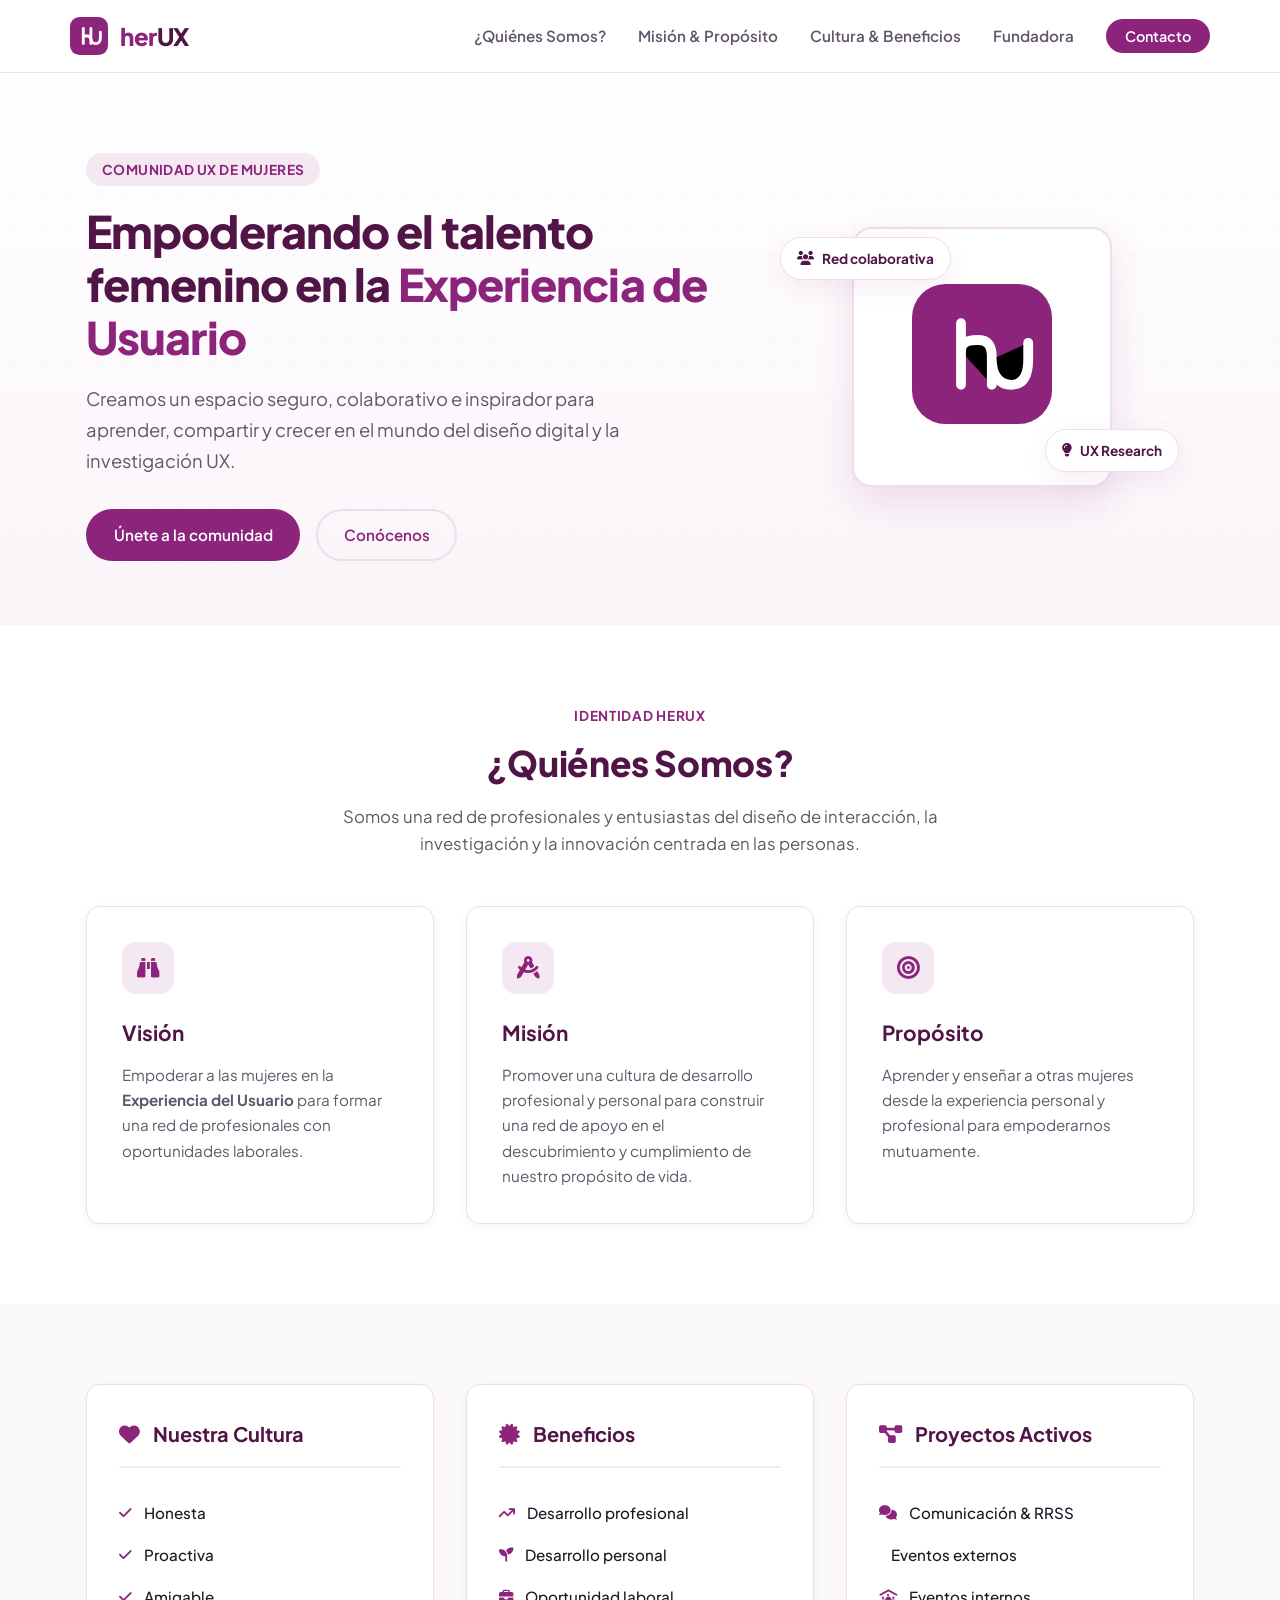
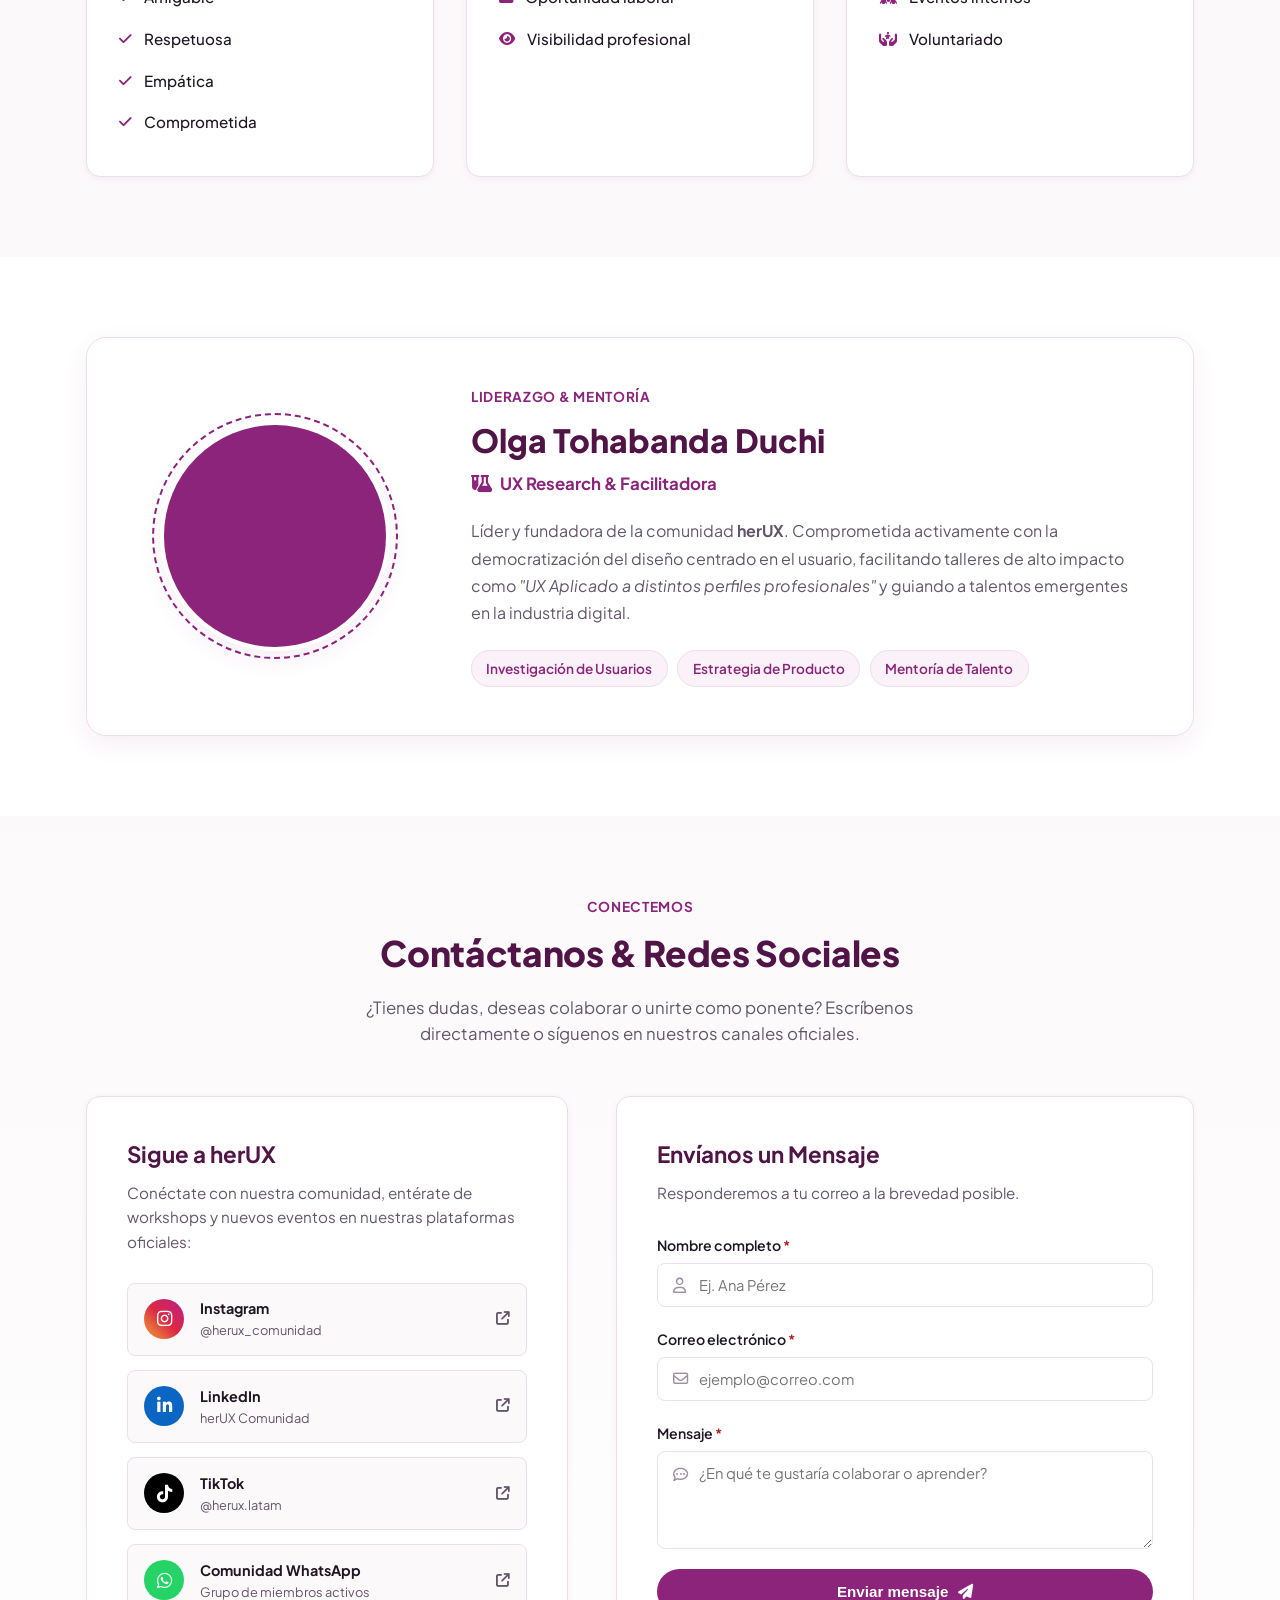
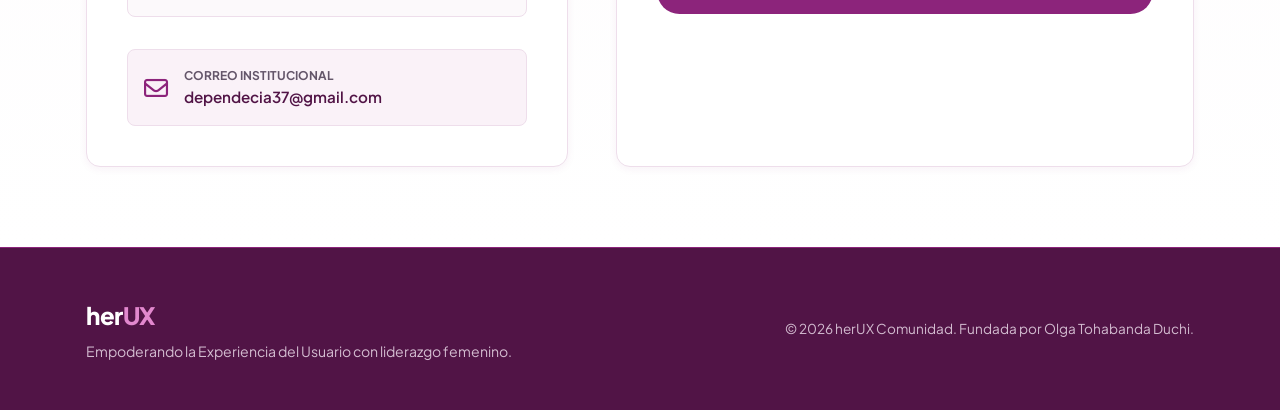
==== index.html @ 24a29400 "Initial commit" ====
<!DOCTYPE html>
<html lang="es">
<head>
  <meta charset="UTF-8" />
  <meta name="viewport" content="width=device-width, initial-scale=1.0" />
  <title>herUX - Comunidad de Mujeres en UX</title>
  <meta name="description" content="herUX - Empoderando a mujeres en la Experiencia de Usuario (UX) a través de comunidad, aprendizaje y oportunidades profesionales." />
  
  <!-- Google Fonts: Plus Jakarta Sans -->
  <link rel="preconnect" href="https://fonts.googleapis.com" />
  <link rel="preconnect" href="https://fonts.gstatic.com" crossorigin />
  <link href="https://fonts.googleapis.com/css2?family=Plus+Jakarta+Sans:wght@300;400;500;600;700;800&display=swap" rel="stylesheet" />
  
  <!-- FontAwesome Icons -->
  <link rel="stylesheet" href="https://cdnjs.cloudflare.com/ajax/libs/font-awesome/6.4.0/css/all.min.css" />

  <!-- Estilos CSS Modulares -->
  <link rel="stylesheet" href="css/styles.css" />
</head>
<body>

  <!-- Navegación -->
  <header class="navbar" id="navbar">
    <div class="nav-container">
      <a href="#hero" class="nav-logo" aria-label="herUX Inicio">
        <svg class="logo-svg" viewBox="0 0 40 40" fill="none" xmlns="http://www.w3.org/2000/svg">
          <rect width="40" height="40" rx="10" fill="#8C247B"/>
          <path d="M14 12V28M14 20H18C20.5 20 22 21.5 22 24V28M22 20V12" stroke="#FFFFFF" stroke-width="3" stroke-linecap="round" stroke-linejoin="round"/>
          <path d="M22 22C22 25.5 24 28 27 28C30 28 32 25.5 32 22V16" stroke="#FFFFFF" stroke-width="3" stroke-linecap="round"/>
        </svg>
        <span class="logo-text">her<span>UX</span></span>
      </a>

      <button class="nav-toggle" id="nav-toggle" aria-label="Abrir menú" aria-expanded="false">
        <span></span>
        <span></span>
        <span></span>
      </button>

      <nav class="nav-menu" id="nav-menu">
        <ul class="nav-list">
          <li><a href="#quienes-somos" class="nav-link">¿Quiénes Somos?</a></li>
          <li><a href="#pilares" class="nav-link">Misión & Propósito</a></li>
          <li><a href="#cultura" class="nav-link">Cultura & Beneficios</a></li>
          <li><a href="#fundadora" class="nav-link">Fundadora</a></li>
          <li><a href="#contacto" class="nav-btn-link">Contacto</a></li>
        </ul>
      </nav>
    </div>
  </header>

  <main>
    <!-- HERO SECTION -->
    <section class="hero-section" id="hero">
      <div class="hero-pattern-bg"></div>
      <div class="container hero-container">
        <div class="hero-content">
          <span class="badge-pill">Comunidad UX de Mujeres</span>
          <h1 class="hero-title">
            Empoderando el talento femenino en la <span class="highlight">Experiencia de Usuario</span>
          </h1>
          <p class="hero-description">
            Creamos un espacio seguro, colaborativo e inspirador para aprender, compartir y crecer en el mundo del diseño digital y la investigación UX.
          </p>
          <div class="hero-actions">
            <a href="#contacto" class="btn btn-primary">Únete a la comunidad</a>
            <a href="#quienes-somos" class="btn btn-secondary">Conócenos</a>
          </div>
        </div>
        <div class="hero-visual">
          <div class="hero-card-glow"></div>
          <div class="hero-badge-float badge-1">
            <i class="fa-solid fa-users"></i>
            <span>Red colaborativa</span>
          </div>
          <div class="hero-badge-float badge-2">
            <i class="fa-solid fa-lightbulb"></i>
            <span>UX Research</span>
          </div>
          <div class="hero-art-box">
            <div class="iso-logo-container">
              <svg viewBox="0 0 100 100" class="hero-big-svg">
                <rect width="100" height="100" rx="24" fill="#8C247B"/>
                <path d="M35 28V72M35 48C35 40 43 40 47 40C54 40 57 44 57 52V72" stroke="#FFFFFF" stroke-width="7" stroke-linecap="round"/>
                <path d="M57 54C57 66 63 72 71 72C79 72 83 66 83 54V42" stroke="#FFFFFF" stroke-width="7" stroke-linecap="round"/>
              </svg>
            </div>
          </div>
        </div>
      </div>
    </section>

    <!-- QUIÉNES SOMOS -->
    <section class="section section-about" id="quienes-somos">
      <div class="container">
        <div class="section-header text-center">
          <span class="section-tag">Identidad herUX</span>
          <h2 class="section-title">¿Quiénes Somos?</h2>
          <p class="section-subtitle">
            Somos una red de profesionales y entusiastas del diseño de interacción, la investigación y la innovación centrada en las personas.
          </p>
        </div>

        <div class="grid-3-cards" id="pilares">
          <!-- Visión -->
          <div class="card pilar-card">
            <div class="card-icon-wrapper">
              <i class="fa-solid fa-binoculars"></i>
            </div>
            <h3 class="card-title">Visión</h3>
            <p class="card-text">
              Empoderar a las mujeres en la <strong>Experiencia del Usuario</strong> para formar una red de profesionales con oportunidades laborales.
            </p>
          </div>

          <!-- Misión -->
          <div class="card pilar-card">
            <div class="card-icon-wrapper">
              <i class="fa-solid fa-compass-drafting"></i>
            </div>
            <h3 class="card-title">Misión</h3>
            <p class="card-text">
              Promover una cultura de desarrollo profesional y personal para construir una red de apoyo en el descubrimiento y cumplimiento de nuestro propósito de vida.
            </p>
          </div>

          <!-- Propósito -->
          <div class="card pilar-card">
            <div class="card-icon-wrapper">
              <i class="fa-solid fa-bullseye"></i>
            </div>
            <h3 class="card-title">Propósito</h3>
            <p class="card-text">
              Aprender y enseñar a otras mujeres desde la experiencia personal y profesional para empoderarnos mutuamente.
            </p>
          </div>
        </div>
      </div>
    </section>

    <!-- CULTURA, BENEFICIOS Y PROYECTOS -->
    <section class="section section-features" id="cultura">
      <div class="container">
        <div class="grid-cards-split">
          <!-- Cultura -->
          <div class="split-card">
            <div class="split-card-header">
              <div class="split-icon"><i class="fa-solid fa-heart"></i></div>
              <h3>Nuestra Cultura</h3>
            </div>
            <ul class="badge-list">
              <li><i class="fa-solid fa-check"></i> Honesta</li>
              <li><i class="fa-solid fa-check"></i> Proactiva</li>
              <li><i class="fa-solid fa-check"></i> Amigable</li>
              <li><i class="fa-solid fa-check"></i> Respetuosa</li>
              <li><i class="fa-solid fa-check"></i> Empática</li>
              <li><i class="fa-solid fa-check"></i> Comprometida</li>
            </ul>
          </div>

          <!-- Beneficios -->
          <div class="split-card">
            <div class="split-card-header">
              <div class="split-icon"><i class="fa-solid fa-certificate"></i></div>
              <h3>Beneficios</h3>
            </div>
            <ul class="badge-list">
              <li><i class="fa-solid fa-arrow-trend-up"></i> Desarrollo profesional</li>
              <li><i class="fa-solid fa-seedling"></i> Desarrollo personal</li>
              <li><i class="fa-solid fa-briefcase"></i> Oportunidad laboral</li>
              <li><i class="fa-solid fa-eye"></i> Visibilidad profesional</li>
            </ul>
          </div>

          <!-- Proyectos -->
          <div class="split-card">
            <div class="split-card-header">
              <div class="split-icon"><i class="fa-solid fa-diagram-project"></i></div>
              <h3>Proyectos Activos</h3>
            </div>
            <ul class="badge-list">
              <li><i class="fa-solid fa-comments"></i> Comunicación & RRSS</li>
              <li><i class="fa-solid fa-calendar-star"></i> Eventos externos</li>
              <li><i class="fa-solid fa-people-roof"></i> Eventos internos</li>
              <li><i class="fa-solid fa-hands-holding-child"></i> Voluntariado</li>
            </ul>
          </div>
        </div>
      </div>
    </section>

    <!-- SECCIÓN FUNDADORA -->
    <section class="section section-founder" id="fundadora">
      <div class="container">
        <div class="founder-card">
          <div class="founder-image-col">
            <div class="founder-avatar-wrapper">
              <img src="assets/img/olga-tohabanda.jpg" alt="Olga Tohabanda Duchi - Fundadora herUX" class="founder-photo" />
              <div class="avatar-ring"></div>
            </div>
          </div>
          <div class="founder-text-col">
            <span class="section-tag">Liderazgo & Mentoría</span>
            <h2 class="founder-name">Olga Tohabanda Duchi</h2>
            <p class="founder-role"><i class="fa-solid fa-flask-vial"></i> UX Research & Facilitadora</p>
            <p class="founder-bio">
              Líder y fundadora de la comunidad <strong>herUX</strong>. Comprometida activamente con la democratización del diseño centrado en el usuario, facilitando talleres de alto impacto como <em>"UX Aplicado a distintos perfiles profesionales"</em> y guiando a talentos emergentes en la industria digital.
            </p>
            <div class="founder-badges">
              <span class="skill-chip">Investigación de Usuarios</span>
              <span class="skill-chip">Estrategia de Producto</span>
              <span class="skill-chip">Mentoría de Talento</span>
            </div>
          </div>
        </div>
      </div>
    </section>

    <!-- SECCIÓN CONTACTO Y REDES SOCIALES -->
    <section class="section section-contact" id="contacto">
      <div class="container">
        <div class="section-header text-center">
          <span class="section-tag">Conectemos</span>
          <h2 class="section-title">Contáctanos & Redes Sociales</h2>
          <p class="section-subtitle">
            ¿Tienes dudas, deseas colaborar o unirte como ponente? Escríbenos directamente o síguenos en nuestros canales oficiales.
          </p>
        </div>

        <div class="contact-grid">
          <!-- Columna Izquierda: Redes Sociales -->
          <div class="contact-info-card">
            <h3>Sigue a herUX</h3>
            <p>Conéctate con nuestra comunidad, entérate de workshops y nuevos eventos en nuestras plataformas oficiales:</p>
            
            <div class="social-links-list">
              <a href="https://instagram.com" target="_blank" rel="noopener noreferrer" class="social-item">
                <div class="social-icon instagram"><i class="fa-brands fa-instagram"></i></div>
                <div class="social-text">
                  <strong>Instagram</strong>
                  <span>@herux_comunidad</span>
                </div>
                <i class="fa-solid fa-arrow-up-right-from-square arrow-link"></i>
              </a>

              <a href="https://linkedin.com" target="_blank" rel="noopener noreferrer" class="social-item">
                <div class="social-icon linkedin"><i class="fa-brands fa-linkedin-in"></i></div>
                <div class="social-text">
                  <strong>LinkedIn</strong>
                  <span>herUX Comunidad</span>
                </div>
                <i class="fa-solid fa-arrow-up-right-from-square arrow-link"></i>
              </a>

              <a href="https://tiktok.com" target="_blank" rel="noopener noreferrer" class="social-item">
                <div class="social-icon tiktok"><i class="fa-brands fa-tiktok"></i></div>
                <div class="social-text">
                  <strong>TikTok</strong>
                  <span>@herux.latam</span>
                </div>
                <i class="fa-solid fa-arrow-up-right-from-square arrow-link"></i>
              </a>

              <a href="https://chat.whatsapp.com" target="_blank" rel="noopener noreferrer" class="social-item">
                <div class="social-icon whatsapp"><i class="fa-brands fa-whatsapp"></i></div>
                <div class="social-text">
                  <strong>Comunidad WhatsApp</strong>
                  <span>Grupo de miembros activos</span>
                </div>
                <i class="fa-solid fa-arrow-up-right-from-square arrow-link"></i>
              </a>
            </div>

            <div class="direct-email-box">
              <i class="fa-regular fa-envelope"></i>
              <div>
                <small>Correo institucional</small>
                <p>dependecia37@gmail.com</p>
              </div>
            </div>
          </div>

          <!-- Columna Derecha: Formulario Asíncrono FormSubmit -->
          <div class="contact-form-card">
            <h3>Envíanos un Mensaje</h3>
            <p>Responderemos a tu correo a la brevedad posible.</p>

            <div id="form-feedback" class="form-feedback" role="alert"></div>

            <form id="contact-form" novalidate>
              <div class="form-group">
                <label for="nombre">Nombre completo <span class="required">*</span></label>
                <div class="input-with-icon">
                  <i class="fa-regular fa-user"></i>
                  <input type="text" id="nombre" name="nombre" placeholder="Ej. Ana Pérez" required />
                </div>
              </div>

              <div class="form-group">
                <label for="correo">Correo electrónico <span class="required">*</span></label>
                <div class="input-with-icon">
                  <i class="fa-regular fa-envelope"></i>
                  <input type="email" id="correo" name="correo" placeholder="ejemplo@correo.com" required />
                </div>
              </div>

              <div class="form-group">
                <label for="mensaje">Mensaje <span class="required">*</span></label>
                <div class="input-with-icon textarea-icon">
                  <i class="fa-regular fa-comment-dots"></i>
                  <textarea id="mensaje" name="mensaje" rows="4" placeholder="¿En qué te gustaría colaborar o aprender?" required></textarea>
                </div>
              </div>

              <button type="submit" id="btn-submit" class="btn btn-primary btn-full">
                <span>Enviar mensaje</span>
                <i class="fa-solid fa-paper-plane"></i>
              </button>
            </form>
          </div>
        </div>
      </div>
    </section>
  </main>

  <!-- Footer -->
  <footer class="footer">
    <div class="container footer-content">
      <div class="footer-brand">
        <span class="logo-text">her<span>UX</span></span>
        <p>Empoderando la Experiencia del Usuario con liderazgo femenino.</p>
      </div>
      <div class="footer-copy">
        <p>&copy; 2026 herUX Comunidad. Fundada por Olga Tohabanda Duchi.</p>
      </div>
    </div>
  </footer>

  <!-- Scripts -->
  <script src="js/main.js"></script>
</body>
</html>
---- css/styles.css ----
/* ==========================================================================
   herUX - Hoja de Estilos Principal (Mobile-First & Responsiva)
   Paleta de Colores de Identidad:
   - Primario: #8C247B (Púrpura herUX)
   - Primario Oscuro: #5C1551
   - Primario Claro / Acento: #B83DA5
   - Fondo sutil: #FBF7FA
   - Bordes / Separadores: #F0DEED
   - Texto principal: #221526
   - Texto suave: #695669
   ========================================================================== */

:root {
  --color-primary: #8C247B;
  --color-primary-hover: #731C64;
  --color-primary-dark: #511446;
  --color-primary-light: #F4E8F2;
  --color-primary-tint: #FAF2F8;
  --color-text-main: #201724;
  --color-text-muted: #64566A;
  --color-bg-page: #FFFFFF;
  --color-bg-alt: #FCF9FB;
  --color-border: #EEDEEB;
  --color-card-bg: #FFFFFF;
  --color-success: #15803d;
  --color-success-bg: #dcfce7;
  --color-error: #b91c1c;
  --color-error-bg: #fee2e2;
  --color-info: #0369a1;
  --color-info-bg: #e0f2fe;

  --font-family: 'Plus Jakarta Sans', system-ui, -apple-system, sans-serif;
  --transition: all 0.25s cubic-bezier(0.16, 1, 0.3, 1);
  --shadow-sm: 0 2px 8px rgba(140, 36, 123, 0.06);
  --shadow-md: 0 8px 24px rgba(140, 36, 123, 0.08);
  --shadow-lg: 0 16px 36px rgba(140, 36, 123, 0.12);
  --radius-sm: 8px;
  --radius-md: 14px;
  --radius-lg: 20px;
  --radius-full: 9999px;
}

/* Reset Básico */
* {
  box-sizing: border-box;
  margin: 0;
  padding: 0;
}

html {
  scroll-behavior: smooth;
  font-size: 16px;
}

body {
  font-family: var(--font-family);
  background-color: var(--color-bg-page);
  color: var(--color-text-main);
  line-height: 1.6;
  -webkit-font-smoothing: antialiased;
}

/* Tipografía y Contenedores */
.container {
  width: 90%;
  max-width: 1140px;
  margin: 0 auto;
  padding: 0 1rem;
}

a {
  text-decoration: none;
  color: inherit;
  transition: var(--transition);
}

ul {
  list-style: none;
}

.text-center {
  text-align: center;
}

/* Botones */
.btn {
  display: inline-flex;
  align-items: center;
  justify-content: center;
  gap: 0.6rem;
  padding: 0.75rem 1.6rem;
  font-weight: 600;
  font-size: 0.95rem;
  border-radius: var(--radius-full);
  cursor: pointer;
  border: 2px solid transparent;
  transition: var(--transition);
}

.btn-primary {
  background-color: var(--color-primary);
  color: #FFFFFF;
}

.btn-primary:hover {
  background-color: var(--color-primary-hover);
  transform: translateY(-2px);
  box-shadow: 0 6px 18px rgba(140, 36, 123, 0.25);
}

.btn-secondary {
  background-color: transparent;
  border-color: var(--color-border);
  color: var(--color-primary);
}

.btn-secondary:hover {
  border-color: var(--color-primary);
  background-color: var(--color-primary-tint);
}

.btn-full {
  width: 100%;
}

.badge-pill {
  display: inline-block;
  background-color: var(--color-primary-light);
  color: var(--color-primary);
  padding: 0.35rem 1rem;
  font-size: 0.85rem;
  font-weight: 700;
  letter-spacing: 0.03em;
  border-radius: var(--radius-full);
  margin-bottom: 1.2rem;
  text-transform: uppercase;
}

/* Navbar */
.navbar {
  position: sticky;
  top: 0;
  z-index: 1000;
  background-color: rgba(255, 255, 255, 0.95);
  backdrop-filter: blur(10px);
  border-bottom: 1px solid var(--color-border);
  transition: var(--transition);
}

.nav-container {
  display: flex;
  justify-content: space-between;
  align-items: center;
  height: 72px;
  width: 90%;
  max-width: 1140px;
  margin: 0 auto;
}

.nav-logo {
  display: flex;
  align-items: center;
  gap: 0.75rem;
}

.logo-svg {
  width: 38px;
  height: 38px;
}

.logo-text {
  font-size: 1.5rem;
  font-weight: 800;
  color: var(--color-primary);
  letter-spacing: -0.02em;
}

.logo-text span {
  color: var(--color-primary-dark);
}

.nav-menu {
  display: flex;
  align-items: center;
}

.nav-list {
  display: flex;
  gap: 2rem;
  align-items: center;
}

.nav-link {
  font-size: 0.95rem;
  font-weight: 600;
  color: var(--color-text-muted);
}

.nav-link:hover {
  color: var(--color-primary);
}

.nav-btn-link {
  background-color: var(--color-primary);
  color: #FFF;
  padding: 0.5rem 1.2rem;
  border-radius: var(--radius-full);
  font-size: 0.9rem;
  font-weight: 600;
}

.nav-btn-link:hover {
  background-color: var(--color-primary-hover);
}

.nav-toggle {
  display: none;
  background: transparent;
  border: none;
  cursor: pointer;
  flex-direction: column;
  gap: 5px;
}

.nav-toggle span {
  display: block;
  width: 24px;
  height: 2px;
  background: var(--color-primary);
  transition: var(--transition);
}

/* HERO */
.hero-section {
  position: relative;
  overflow: hidden;
  padding: 5rem 0 4rem;
  background: linear-gradient(180deg, #FFFFFF 0%, #FAF4F9 100%);
}

.hero-pattern-bg {
  position: absolute;
  top: 0;
  left: 0;
  right: 0;
  bottom: 0;
  background-image: radial-gradient(rgba(140, 36, 123, 0.08) 1.5px, transparent 1.5px);
  background-size: 28px 28px;
  opacity: 0.7;
}

.hero-container {
  display: grid;
  grid-template-columns: 1.2fr 0.8fr;
  align-items: center;
  gap: 3rem;
  position: relative;
}

.hero-title {
  font-size: 2.8rem;
  font-weight: 800;
  line-height: 1.18;
  letter-spacing: -0.02em;
  margin-bottom: 1.2rem;
  color: var(--color-primary-dark);
}

.hero-title .highlight {
  color: var(--color-primary);
}

.hero-description {
  font-size: 1.15rem;
  color: var(--color-text-muted);
  line-height: 1.7;
  margin-bottom: 2rem;
  max-width: 540px;
}

.hero-actions {
  display: flex;
  gap: 1rem;
  flex-wrap: wrap;
}

.hero-visual {
  position: relative;
  display: flex;
  justify-content: center;
  align-items: center;
}

.hero-art-box {
  width: 260px;
  height: 260px;
  background: #FFF;
  border-radius: var(--radius-lg);
  box-shadow: var(--shadow-lg);
  display: flex;
  justify-content: center;
  align-items: center;
  border: 2px solid var(--color-border);
}

.hero-big-svg {
  width: 140px;
  height: 140px;
}

.hero-badge-float {
  position: absolute;
  background: #FFF;
  border: 1px solid var(--color-border);
  padding: 0.6rem 1rem;
  border-radius: var(--radius-full);
  display: flex;
  align-items: center;
  gap: 0.5rem;
  font-size: 0.85rem;
  font-weight: 700;
  color: var(--color-primary-dark);
  box-shadow: var(--shadow-md);
  animation: floatBadge 4s ease-in-out infinite alternate;
}

.badge-1 {
  top: 10px;
  left: 10px;
}

.badge-2 {
  bottom: 15px;
  right: 15px;
  animation-delay: 2s;
}

@keyframes floatBadge {
  0% { transform: translateY(0); }
  100% { transform: translateY(-8px); }
}

/* SECCIONES COMUNES */
.section {
  padding: 5rem 0;
}

.section-tag {
  color: var(--color-primary);
  font-size: 0.85rem;
  font-weight: 700;
  text-transform: uppercase;
  letter-spacing: 0.05em;
  display: block;
  margin-bottom: 0.5rem;
}

.section-title {
  font-size: 2.2rem;
  font-weight: 800;
  color: var(--color-primary-dark);
  margin-bottom: 0.8rem;
  letter-spacing: -0.01em;
}

.section-subtitle {
  color: var(--color-text-muted);
  font-size: 1.05rem;
  max-width: 620px;
  margin: 0 auto 3rem;
}

/* TARJETAS PILARES */
.grid-3-cards {
  display: grid;
  grid-template-columns: repeat(3, 1fr);
  gap: 2rem;
}

.card {
  background-color: var(--color-card-bg);
  border: 1px solid var(--color-border);
  padding: 2.2rem;
  border-radius: var(--radius-md);
  box-shadow: var(--shadow-sm);
  transition: var(--transition);
}

.card:hover {
  transform: translateY(-5px);
  box-shadow: var(--shadow-md);
  border-color: var(--color-primary);
}

.card-icon-wrapper {
  width: 52px;
  height: 52px;
  border-radius: var(--radius-md);
  background-color: var(--color-primary-light);
  color: var(--color-primary);
  display: flex;
  justify-content: center;
  align-items: center;
  font-size: 1.4rem;
  margin-bottom: 1.4rem;
}

.card-title {
  font-size: 1.3rem;
  font-weight: 700;
  color: var(--color-primary-dark);
  margin-bottom: 0.8rem;
}

.card-text {
  color: var(--color-text-muted);
  font-size: 0.95rem;
  line-height: 1.65;
}

/* CULTURA, BENEFICIOS, PROYECTOS */
.section-features {
  background-color: var(--color-bg-alt);
}

.grid-cards-split {
  display: grid;
  grid-template-columns: repeat(3, 1fr);
  gap: 2rem;
}

.split-card {
  background: #FFF;
  border: 1px solid var(--color-border);
  padding: 2rem;
  border-radius: var(--radius-md);
  box-shadow: var(--shadow-sm);
}

.split-card-header {
  display: flex;
  align-items: center;
  gap: 0.8rem;
  margin-bottom: 1.5rem;
  padding-bottom: 1rem;
  border-bottom: 2px solid var(--color-primary-light);
}

.split-icon {
  color: var(--color-primary);
  font-size: 1.3rem;
}

.split-card-header h3 {
  font-size: 1.25rem;
  font-weight: 700;
  color: var(--color-primary-dark);
}

.badge-list li {
  display: flex;
  align-items: center;
  gap: 0.75rem;
  padding: 0.55rem 0;
  font-size: 0.95rem;
  font-weight: 500;
  color: var(--color-text-main);
}

.badge-list li i {
  color: var(--color-primary);
  font-size: 0.9rem;
}

/* SECCIÓN FUNDADORA */
.founder-card {
  background: #FFFFFF;
  border: 1px solid var(--color-border);
  border-radius: var(--radius-lg);
  padding: 3rem;
  box-shadow: var(--shadow-md);
  display: grid;
  grid-template-columns: 280px 1fr;
  align-items: center;
  gap: 3.5rem;
}

.founder-avatar-wrapper {
  position: relative;
  width: 230px;
  height: 230px;
  margin: 0 auto;
}

.founder-photo {
  width: 100%;
  height: 100%;
  border-radius: 50%;
  object-fit: cover;
  position: relative;
  z-index: 2;
  box-shadow: var(--shadow-md);
  border: 4px solid #FFF;
}

.avatar-ring {
  position: absolute;
  top: -8px;
  left: -8px;
  right: -8px;
  bottom: -8px;
  border-radius: 50%;
  border: 2px dashed var(--color-primary);
  z-index: 1;
}

.founder-name {
  font-size: 2rem;
  font-weight: 800;
  color: var(--color-primary-dark);
  margin-bottom: 0.3rem;
}

.founder-role {
  color: var(--color-primary);
  font-weight: 700;
  font-size: 1.05rem;
  margin-bottom: 1.2rem;
  display: flex;
  align-items: center;
  gap: 0.5rem;
}

.founder-bio {
  color: var(--color-text-muted);
  font-size: 1rem;
  line-height: 1.7;
  margin-bottom: 1.5rem;
}

.founder-badges {
  display: flex;
  gap: 0.6rem;
  flex-wrap: wrap;
}

.skill-chip {
  background: var(--color-primary-tint);
  border: 1px solid var(--color-border);
  color: var(--color-primary);
  padding: 0.4rem 0.9rem;
  font-size: 0.85rem;
  font-weight: 600;
  border-radius: var(--radius-full);
}

/* CONTACTO */
.section-contact {
  background: linear-gradient(180deg, var(--color-bg-alt) 0%, #FFFFFF 100%);
}

.contact-grid {
  display: grid;
  grid-template-columns: 1fr 1.2fr;
  gap: 3rem;
}

.contact-info-card, .contact-form-card {
  background: #FFF;
  border: 1px solid var(--color-border);
  border-radius: var(--radius-md);
  padding: 2.5rem;
  box-shadow: var(--shadow-sm);
}

.contact-info-card h3, .contact-form-card h3 {
  font-size: 1.4rem;
  font-weight: 700;
  color: var(--color-primary-dark);
  margin-bottom: 0.5rem;
}

.contact-info-card p, .contact-form-card p {
  color: var(--color-text-muted);
  font-size: 0.95rem;
  margin-bottom: 1.8rem;
}

.social-links-list {
  display: flex;
  flex-direction: column;
  gap: 0.9rem;
  margin-bottom: 2rem;
}

.social-item {
  display: flex;
  align-items: center;
  gap: 1rem;
  padding: 0.85rem 1rem;
  border: 1px solid var(--color-border);
  border-radius: var(--radius-sm);
  background-color: var(--color-bg-alt);
}

.social-item:hover {
  background-color: var(--color-primary-tint);
  border-color: var(--color-primary);
  transform: translateX(4px);
}

.social-icon {
  width: 40px;
  height: 40px;
  border-radius: 50%;
  display: flex;
  align-items: center;
  justify-content: center;
  color: #FFF;
  font-size: 1.1rem;
}

.social-icon.instagram { background: linear-gradient(45deg, #f09433, #e6683c, #dc2743, #cc2366, #bc1888); }
.social-icon.linkedin { background-color: #0A66C2; }
.social-icon.tiktok { background-color: #000000; }
.social-icon.whatsapp { background-color: #25D366; }

.social-text {
  flex-grow: 1;
  display: flex;
  flex-direction: column;
}

.social-text strong {
  font-size: 0.9rem;
  color: var(--color-text-main);
}

.social-text span {
  font-size: 0.8rem;
  color: var(--color-text-muted);
}

.arrow-link {
  color: var(--color-text-muted);
  font-size: 0.85rem;
}

.direct-email-box {
  display: flex;
  align-items: center;
  gap: 1rem;
  padding: 1rem;
  background-color: var(--color-primary-tint);
  border-radius: var(--radius-sm);
  border: 1px solid var(--color-border);
}

.direct-email-box i {
  font-size: 1.5rem;
  color: var(--color-primary);
}

.direct-email-box small {
  display: block;
  font-size: 0.75rem;
  color: var(--color-text-muted);
  text-transform: uppercase;
  font-weight: 700;
}

.direct-email-box p {
  margin-bottom: 0;
  font-weight: 600;
  color: var(--color-primary-dark);
}

/* FORMULARIO */
.form-group {
  margin-bottom: 1.3rem;
}

.form-group label {
  display: block;
  font-size: 0.88rem;
  font-weight: 600;
  margin-bottom: 0.4rem;
  color: var(--color-text-main);
}

.form-group .required {
  color: var(--color-error);
}

.input-with-icon {
  position: relative;
  display: flex;
  align-items: center;
}

.input-with-icon i {
  position: absolute;
  left: 1rem;
  color: #9E8E9F;
  font-size: 0.95rem;
}

.input-with-icon input,
.input-with-icon textarea {
  width: 100%;
  padding: 0.75rem 1rem 0.75rem 2.6rem;
  font-family: inherit;
  font-size: 0.92rem;
  border: 1px solid var(--color-border);
  border-radius: var(--radius-sm);
  background: #FFF;
  color: var(--color-text-main);
  outline: none;
  transition: var(--transition);
}

.input-with-icon textarea {
  resize: vertical;
}

.input-with-icon.textarea-icon i {
  top: 1rem;
}

.input-with-icon input:focus,
.input-with-icon textarea:focus {
  border-color: var(--color-primary);
  box-shadow: 0 0 0 3px rgba(140, 36, 123, 0.12);
}

/* Feedback Alertas */
.form-feedback {
  display: none;
  padding: 0.8rem 1rem;
  border-radius: var(--radius-sm);
  font-size: 0.88rem;
  font-weight: 600;
  margin-bottom: 1.2rem;
}

.form-feedback.success {
  display: block;
  background-color: var(--color-success-bg);
  color: var(--color-success);
  border: 1px solid #bbf7d0;
}

.form-feedback.error {
  display: block;
  background-color: var(--color-error-bg);
  color: var(--color-error);
  border: 1px solid #fecaca;
}

.form-feedback.info {
  display: block;
  background-color: var(--color-info-bg);
  color: var(--color-info);
  border: 1px solid #bae6fd;
}

/* FOOTER */
.footer {
  background-color: var(--color-primary-dark);
  color: #F6ECF5;
  padding: 3rem 0;
  border-top: 1px solid var(--color-primary);
}

.footer-content {
  display: flex;
  justify-content: space-between;
  align-items: center;
  flex-wrap: wrap;
  gap: 1.5rem;
}

.footer-brand .logo-text {
  color: #FFF;
}

.footer-brand .logo-text span {
  color: #E288CE;
}

.footer-brand p {
  font-size: 0.88rem;
  color: #D3BCD0;
  margin-top: 0.3rem;
}

.footer-copy {
  font-size: 0.85rem;
  color: #D3BCD0;
}

/* RESPONSIVE */
@media (max-width: 992px) {
  .hero-container {
    grid-template-columns: 1fr;
    text-align: center;
  }
  .hero-description {
    margin-left: auto;
    margin-right: auto;
  }
  .hero-actions {
    justify-content: center;
  }
  .grid-3-cards, .grid-cards-split {
    grid-template-columns: 1fr;
  }
  .founder-card {
    grid-template-columns: 1fr;
    text-align: center;
    gap: 2rem;
  }
  .founder-role {
    justify-content: center;
  }
  .founder-badges {
    justify-content: center;
  }
  .contact-grid {
    grid-template-columns: 1fr;
  }
}

@media (max-width: 768px) {
  .nav-menu {
    display: none;
    position: absolute;
    top: 72px;
    left: 0;
    width: 100%;
    background: #FFF;
    border-bottom: 1px solid var(--color-border);
    padding: 1.5rem 0;
    box-shadow: var(--shadow-md);
  }
  .nav-menu.active {
    display: block;
  }
  .nav-list {
    flex-direction: column;
    gap: 1.2rem;
  }
  .nav-toggle {
    display: flex;
  }
  .hero-title {
    font-size: 2.1rem;
  }
  .footer-content {
    flex-direction: column;
    text-align: center;
  }
}
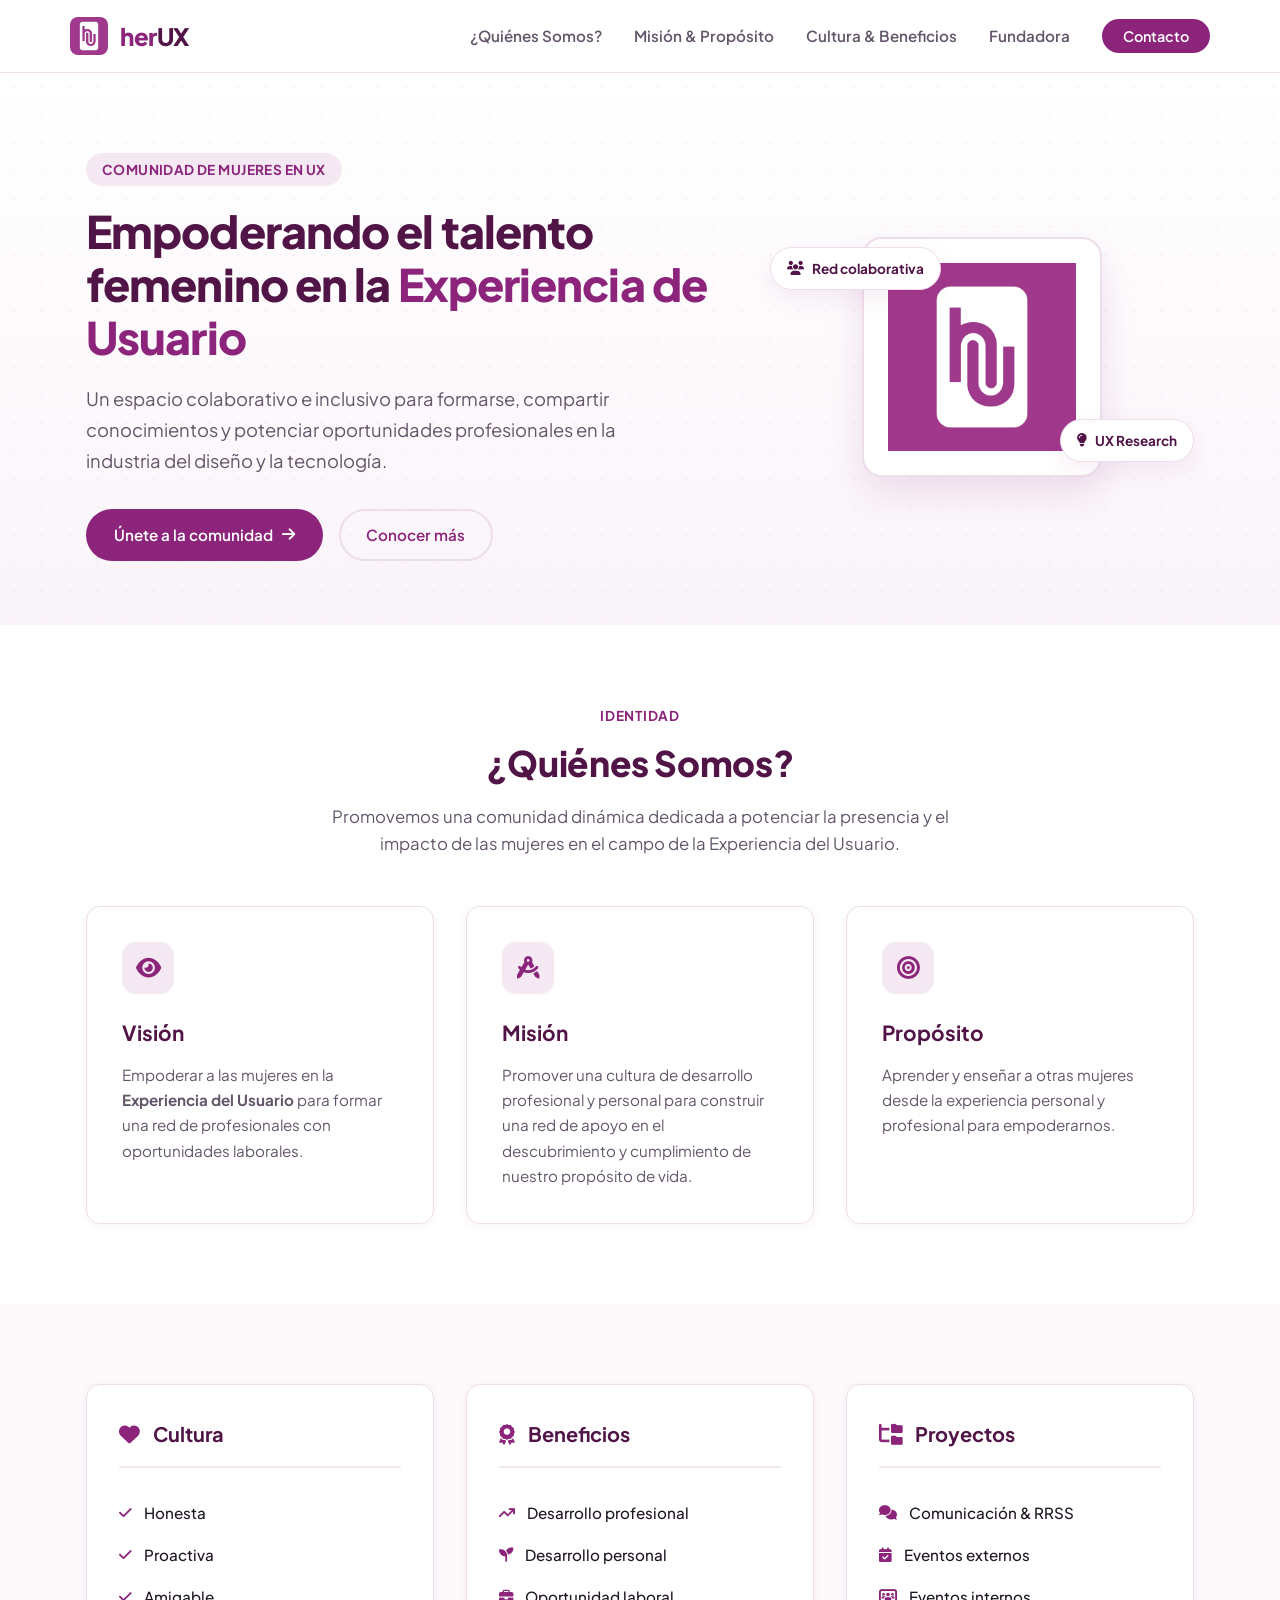
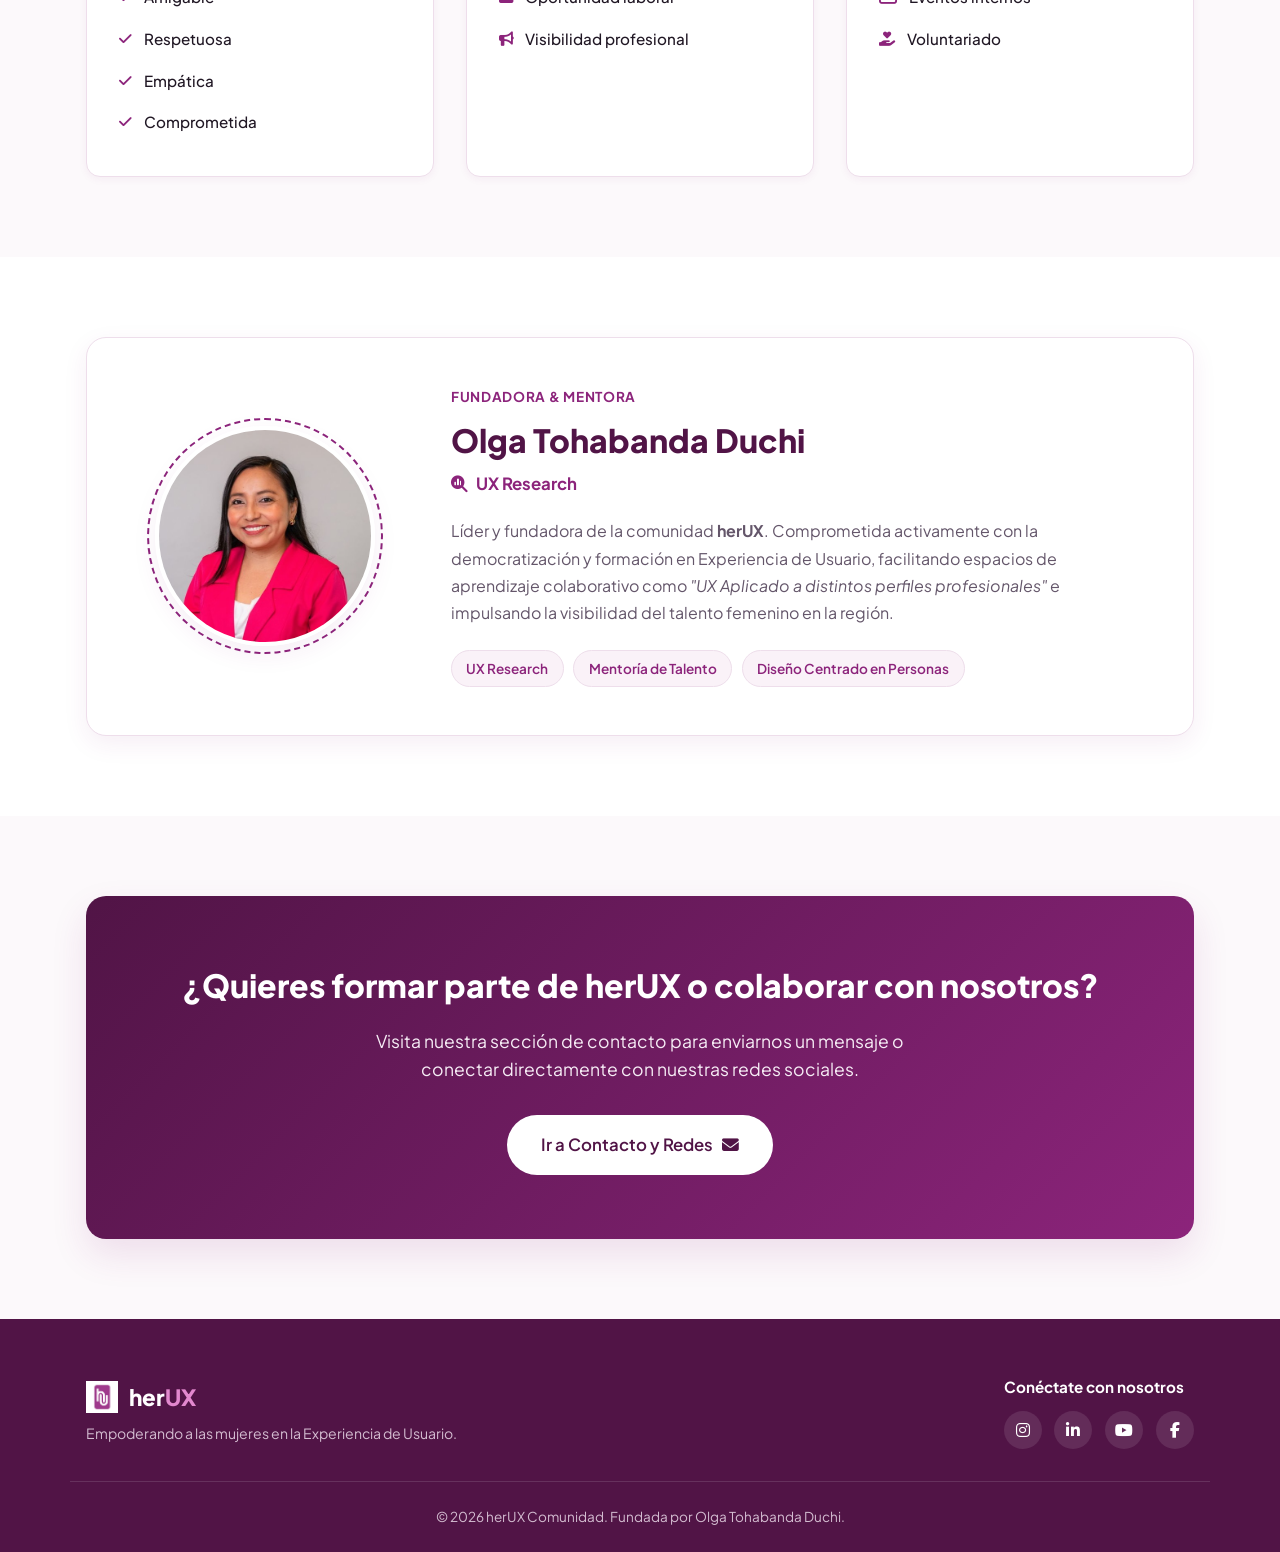
==== commit 27a87f46: "Rediseño principal Correcciones de imagen y base general" ====
--- a/index.html
+++ b/index.html
@@ -4,17 +4,17 @@
   <meta charset="UTF-8" />
   <meta name="viewport" content="width=device-width, initial-scale=1.0" />
   <title>herUX - Comunidad de Mujeres en UX</title>
-  <meta name="description" content="herUX - Empoderando a mujeres en la Experiencia de Usuario (UX) a través de comunidad, aprendizaje y oportunidades profesionales." />
+  <meta name="description" content="herUX - Empoderando a las mujeres en la Experiencia de Usuario (UX) a través de comunidad, aprendizaje y oportunidades profesionales." />
   
-  <!-- Google Fonts: Plus Jakarta Sans -->
+  <!-- Tipografía: Plus Jakarta Sans -->
   <link rel="preconnect" href="https://fonts.googleapis.com" />
   <link rel="preconnect" href="https://fonts.gstatic.com" crossorigin />
   <link href="https://fonts.googleapis.com/css2?family=Plus+Jakarta+Sans:wght@300;400;500;600;700;800&display=swap" rel="stylesheet" />
   
-  <!-- FontAwesome Icons -->
-  <link rel="stylesheet" href="https://cdnjs.cloudflare.com/ajax/libs/font-awesome/6.4.0/css/all.min.css" />
-
-  <!-- Estilos CSS Modulares -->
+  <!-- Iconos FontAwesome -->
+  <link rel="stylesheet" href="https://cdnjs.cloudflare.com/ajax/libs/font-awesome/6.5.1/css/all.min.css" />
+
+  <!-- Estilos compartidos -->
   <link rel="stylesheet" href="css/styles.css" />
 </head>
 <body>
@@ -22,12 +22,8 @@
   <!-- Navegación -->
   <header class="navbar" id="navbar">
     <div class="nav-container">
-      <a href="#hero" class="nav-logo" aria-label="herUX Inicio">
-        <svg class="logo-svg" viewBox="0 0 40 40" fill="none" xmlns="http://www.w3.org/2000/svg">
-          <rect width="40" height="40" rx="10" fill="#8C247B"/>
-          <path d="M14 12V28M14 20H18C20.5 20 22 21.5 22 24V28M22 20V12" stroke="#FFFFFF" stroke-width="3" stroke-linecap="round" stroke-linejoin="round"/>
-          <path d="M22 22C22 25.5 24 28 27 28C30 28 32 25.5 32 22V16" stroke="#FFFFFF" stroke-width="3" stroke-linecap="round"/>
-        </svg>
+      <a href="index.html" class="nav-logo" aria-label="herUX Inicio">
+        <img src="img/logo-herux.png" alt="Logo herUX" class="logo-img" />
         <span class="logo-text">her<span>UX</span></span>
       </a>
 
@@ -39,11 +35,11 @@
 
       <nav class="nav-menu" id="nav-menu">
         <ul class="nav-list">
-          <li><a href="#quienes-somos" class="nav-link">¿Quiénes Somos?</a></li>
-          <li><a href="#pilares" class="nav-link">Misión & Propósito</a></li>
-          <li><a href="#cultura" class="nav-link">Cultura & Beneficios</a></li>
-          <li><a href="#fundadora" class="nav-link">Fundadora</a></li>
-          <li><a href="#contacto" class="nav-btn-link">Contacto</a></li>
+          <li><a href="index.html#quienes-somos" class="nav-link">¿Quiénes Somos?</a></li>
+          <li><a href="index.html#pilares" class="nav-link">Misión & Propósito</a></li>
+          <li><a href="index.html#cultura" class="nav-link">Cultura & Beneficios</a></li>
+          <li><a href="index.html#fundadora" class="nav-link">Fundadora</a></li>
+          <li><a href="contacto.html" class="nav-btn-link">Contacto</a></li>
         </ul>
       </nav>
     </div>
@@ -55,20 +51,23 @@
       <div class="hero-pattern-bg"></div>
       <div class="container hero-container">
         <div class="hero-content">
-          <span class="badge-pill">Comunidad UX de Mujeres</span>
+          <span class="badge-pill">Comunidad de Mujeres en UX</span>
           <h1 class="hero-title">
             Empoderando el talento femenino en la <span class="highlight">Experiencia de Usuario</span>
           </h1>
           <p class="hero-description">
-            Creamos un espacio seguro, colaborativo e inspirador para aprender, compartir y crecer en el mundo del diseño digital y la investigación UX.
+            Un espacio colaborativo e inclusivo para formarse, compartir conocimientos y potenciar oportunidades profesionales en la industria del diseño y la tecnología.
           </p>
           <div class="hero-actions">
-            <a href="#contacto" class="btn btn-primary">Únete a la comunidad</a>
-            <a href="#quienes-somos" class="btn btn-secondary">Conócenos</a>
-          </div>
-        </div>
+            <a href="contacto.html" class="btn btn-primary">
+              <span>Únete a la comunidad</span>
+              <i class="fa-solid fa-arrow-right"></i>
+            </a>
+            <a href="#quienes-somos" class="btn btn-secondary">Conocer más</a>
+          </div>
+        </div>
+
         <div class="hero-visual">
-          <div class="hero-card-glow"></div>
           <div class="hero-badge-float badge-1">
             <i class="fa-solid fa-users"></i>
             <span>Red colaborativa</span>
@@ -77,27 +76,21 @@
             <i class="fa-solid fa-lightbulb"></i>
             <span>UX Research</span>
           </div>
-          <div class="hero-art-box">
-            <div class="iso-logo-container">
-              <svg viewBox="0 0 100 100" class="hero-big-svg">
-                <rect width="100" height="100" rx="24" fill="#8C247B"/>
-                <path d="M35 28V72M35 48C35 40 43 40 47 40C54 40 57 44 57 52V72" stroke="#FFFFFF" stroke-width="7" stroke-linecap="round"/>
-                <path d="M57 54C57 66 63 72 71 72C79 72 83 66 83 54V42" stroke="#FFFFFF" stroke-width="7" stroke-linecap="round"/>
-              </svg>
-            </div>
-          </div>
-        </div>
-      </div>
-    </section>
-
-    <!-- QUIÉNES SOMOS -->
+          <div class="hero-logo-box">
+            <img src="img/logo-herux.png" alt="Isotipo herUX" class="hero-logo-img" />
+          </div>
+        </div>
+      </div>
+    </section>
+
+    <!-- QUIÉNES SOMOS & PILARES -->
     <section class="section section-about" id="quienes-somos">
       <div class="container">
         <div class="section-header text-center">
-          <span class="section-tag">Identidad herUX</span>
+          <span class="section-tag">Identidad</span>
           <h2 class="section-title">¿Quiénes Somos?</h2>
           <p class="section-subtitle">
-            Somos una red de profesionales y entusiastas del diseño de interacción, la investigación y la innovación centrada en las personas.
+            Promovemos una comunidad dinámica dedicada a potenciar la presencia y el impacto de las mujeres en el campo de la Experiencia del Usuario.
           </p>
         </div>
 
@@ -105,7 +98,7 @@
           <!-- Visión -->
           <div class="card pilar-card">
             <div class="card-icon-wrapper">
-              <i class="fa-solid fa-binoculars"></i>
+              <i class="fa-solid fa-eye"></i>
             </div>
             <h3 class="card-title">Visión</h3>
             <p class="card-text">
@@ -131,7 +124,7 @@
             </div>
             <h3 class="card-title">Propósito</h3>
             <p class="card-text">
-              Aprender y enseñar a otras mujeres desde la experiencia personal y profesional para empoderarnos mutuamente.
+              Aprender y enseñar a otras mujeres desde la experiencia personal y profesional para empoderarnos.
             </p>
           </div>
         </div>
@@ -146,7 +139,7 @@
           <div class="split-card">
             <div class="split-card-header">
               <div class="split-icon"><i class="fa-solid fa-heart"></i></div>
-              <h3>Nuestra Cultura</h3>
+              <h3>Cultura</h3>
             </div>
             <ul class="badge-list">
               <li><i class="fa-solid fa-check"></i> Honesta</li>
@@ -161,182 +154,110 @@
           <!-- Beneficios -->
           <div class="split-card">
             <div class="split-card-header">
-              <div class="split-icon"><i class="fa-solid fa-certificate"></i></div>
+              <div class="split-icon"><i class="fa-solid fa-award"></i></div>
               <h3>Beneficios</h3>
             </div>
             <ul class="badge-list">
               <li><i class="fa-solid fa-arrow-trend-up"></i> Desarrollo profesional</li>
               <li><i class="fa-solid fa-seedling"></i> Desarrollo personal</li>
               <li><i class="fa-solid fa-briefcase"></i> Oportunidad laboral</li>
-              <li><i class="fa-solid fa-eye"></i> Visibilidad profesional</li>
+              <li><i class="fa-solid fa-bullhorn"></i> Visibilidad profesional</li>
             </ul>
           </div>
 
           <!-- Proyectos -->
           <div class="split-card">
             <div class="split-card-header">
-              <div class="split-icon"><i class="fa-solid fa-diagram-project"></i></div>
-              <h3>Proyectos Activos</h3>
+              <div class="split-icon"><i class="fa-solid fa-folder-tree"></i></div>
+              <h3>Proyectos</h3>
             </div>
             <ul class="badge-list">
               <li><i class="fa-solid fa-comments"></i> Comunicación & RRSS</li>
-              <li><i class="fa-solid fa-calendar-star"></i> Eventos externos</li>
-              <li><i class="fa-solid fa-people-roof"></i> Eventos internos</li>
-              <li><i class="fa-solid fa-hands-holding-child"></i> Voluntariado</li>
+              <li><i class="fa-solid fa-calendar-check"></i> Eventos externos</li>
+              <li><i class="fa-solid fa-users-rectangle"></i> Eventos internos</li>
+              <li><i class="fa-solid fa-hand-holding-heart"></i> Voluntariado</li>
             </ul>
           </div>
         </div>
       </div>
     </section>
 
-    <!-- SECCIÓN FUNDADORA -->
+    <!-- FUNDADORA -->
     <section class="section section-founder" id="fundadora">
       <div class="container">
         <div class="founder-card">
           <div class="founder-image-col">
             <div class="founder-avatar-wrapper">
-              <img src="assets/img/olga-tohabanda.jpg" alt="Olga Tohabanda Duchi - Fundadora herUX" class="founder-photo" />
+              <img src="img/olga-tohabanda.jpg" alt="Olga Tohabanda Duchi - Fundadora herUX" class="founder-photo" />
               <div class="avatar-ring"></div>
             </div>
           </div>
           <div class="founder-text-col">
-            <span class="section-tag">Liderazgo & Mentoría</span>
+            <span class="section-tag">Fundadora & Mentora</span>
             <h2 class="founder-name">Olga Tohabanda Duchi</h2>
-            <p class="founder-role"><i class="fa-solid fa-flask-vial"></i> UX Research & Facilitadora</p>
+            <p class="founder-role"><i class="fa-solid fa-magnifying-glass-chart"></i> UX Research</p>
             <p class="founder-bio">
-              Líder y fundadora de la comunidad <strong>herUX</strong>. Comprometida activamente con la democratización del diseño centrado en el usuario, facilitando talleres de alto impacto como <em>"UX Aplicado a distintos perfiles profesionales"</em> y guiando a talentos emergentes en la industria digital.
+              Líder y fundadora de la comunidad <strong>herUX</strong>. Comprometida activamente con la democratización y formación en Experiencia de Usuario, facilitando espacios de aprendizaje colaborativo como <em>"UX Aplicado a distintos perfiles profesionales"</em> e impulsando la visibilidad del talento femenino en la región.
             </p>
             <div class="founder-badges">
-              <span class="skill-chip">Investigación de Usuarios</span>
-              <span class="skill-chip">Estrategia de Producto</span>
+              <span class="skill-chip">UX Research</span>
               <span class="skill-chip">Mentoría de Talento</span>
-            </div>
-          </div>
-        </div>
-      </div>
-    </section>
-
-    <!-- SECCIÓN CONTACTO Y REDES SOCIALES -->
-    <section class="section section-contact" id="contacto">
-      <div class="container">
-        <div class="section-header text-center">
-          <span class="section-tag">Conectemos</span>
-          <h2 class="section-title">Contáctanos & Redes Sociales</h2>
-          <p class="section-subtitle">
-            ¿Tienes dudas, deseas colaborar o unirte como ponente? Escríbenos directamente o síguenos en nuestros canales oficiales.
-          </p>
-        </div>
-
-        <div class="contact-grid">
-          <!-- Columna Izquierda: Redes Sociales -->
-          <div class="contact-info-card">
-            <h3>Sigue a herUX</h3>
-            <p>Conéctate con nuestra comunidad, entérate de workshops y nuevos eventos en nuestras plataformas oficiales:</p>
-            
-            <div class="social-links-list">
-              <a href="https://instagram.com" target="_blank" rel="noopener noreferrer" class="social-item">
-                <div class="social-icon instagram"><i class="fa-brands fa-instagram"></i></div>
-                <div class="social-text">
-                  <strong>Instagram</strong>
-                  <span>@herux_comunidad</span>
-                </div>
-                <i class="fa-solid fa-arrow-up-right-from-square arrow-link"></i>
-              </a>
-
-              <a href="https://linkedin.com" target="_blank" rel="noopener noreferrer" class="social-item">
-                <div class="social-icon linkedin"><i class="fa-brands fa-linkedin-in"></i></div>
-                <div class="social-text">
-                  <strong>LinkedIn</strong>
-                  <span>herUX Comunidad</span>
-                </div>
-                <i class="fa-solid fa-arrow-up-right-from-square arrow-link"></i>
-              </a>
-
-              <a href="https://tiktok.com" target="_blank" rel="noopener noreferrer" class="social-item">
-                <div class="social-icon tiktok"><i class="fa-brands fa-tiktok"></i></div>
-                <div class="social-text">
-                  <strong>TikTok</strong>
-                  <span>@herux.latam</span>
-                </div>
-                <i class="fa-solid fa-arrow-up-right-from-square arrow-link"></i>
-              </a>
-
-              <a href="https://chat.whatsapp.com" target="_blank" rel="noopener noreferrer" class="social-item">
-                <div class="social-icon whatsapp"><i class="fa-brands fa-whatsapp"></i></div>
-                <div class="social-text">
-                  <strong>Comunidad WhatsApp</strong>
-                  <span>Grupo de miembros activos</span>
-                </div>
-                <i class="fa-solid fa-arrow-up-right-from-square arrow-link"></i>
-              </a>
-            </div>
-
-            <div class="direct-email-box">
-              <i class="fa-regular fa-envelope"></i>
-              <div>
-                <small>Correo institucional</small>
-                <p>dependecia37@gmail.com</p>
-              </div>
-            </div>
-          </div>
-
-          <!-- Columna Derecha: Formulario Asíncrono FormSubmit -->
-          <div class="contact-form-card">
-            <h3>Envíanos un Mensaje</h3>
-            <p>Responderemos a tu correo a la brevedad posible.</p>
-
-            <div id="form-feedback" class="form-feedback" role="alert"></div>
-
-            <form id="contact-form" novalidate>
-              <div class="form-group">
-                <label for="nombre">Nombre completo <span class="required">*</span></label>
-                <div class="input-with-icon">
-                  <i class="fa-regular fa-user"></i>
-                  <input type="text" id="nombre" name="nombre" placeholder="Ej. Ana Pérez" required />
-                </div>
-              </div>
-
-              <div class="form-group">
-                <label for="correo">Correo electrónico <span class="required">*</span></label>
-                <div class="input-with-icon">
-                  <i class="fa-regular fa-envelope"></i>
-                  <input type="email" id="correo" name="correo" placeholder="ejemplo@correo.com" required />
-                </div>
-              </div>
-
-              <div class="form-group">
-                <label for="mensaje">Mensaje <span class="required">*</span></label>
-                <div class="input-with-icon textarea-icon">
-                  <i class="fa-regular fa-comment-dots"></i>
-                  <textarea id="mensaje" name="mensaje" rows="4" placeholder="¿En qué te gustaría colaborar o aprender?" required></textarea>
-                </div>
-              </div>
-
-              <button type="submit" id="btn-submit" class="btn btn-primary btn-full">
-                <span>Enviar mensaje</span>
-                <i class="fa-solid fa-paper-plane"></i>
-              </button>
-            </form>
-          </div>
+              <span class="skill-chip">Diseño Centrado en Personas</span>
+            </div>
+          </div>
+        </div>
+      </div>
+    </section>
+
+    <!-- LLAMADO A LA ACCIÓN A PÁGINA DE CONTACTO -->
+    <section class="section section-cta">
+      <div class="container">
+        <div class="cta-box text-center">
+          <h2>¿Quieres formar parte de herUX o colaborar con nosotros?</h2>
+          <p>Visita nuestra sección de contacto para enviarnos un mensaje o conectar directamente con nuestras redes sociales.</p>
+          <a href="contacto.html" class="btn btn-primary btn-large">
+            <span>Ir a Contacto y Redes</span>
+            <i class="fa-solid fa-envelope"></i>
+          </a>
         </div>
       </div>
     </section>
   </main>
 
-  <!-- Footer -->
+  <!-- Footer con Redes Sociales Oficiales -->
   <footer class="footer">
     <div class="container footer-content">
       <div class="footer-brand">
-        <span class="logo-text">her<span>UX</span></span>
-        <p>Empoderando la Experiencia del Usuario con liderazgo femenino.</p>
-      </div>
-      <div class="footer-copy">
-        <p>&copy; 2026 herUX Comunidad. Fundada por Olga Tohabanda Duchi.</p>
-      </div>
+        <div class="footer-logo">
+          <img src="img/logo-herux-white.png" alt="herUX" class="footer-logo-img" onerror="this.src='img/logo-herux.png'" />
+          <span class="logo-text-footer">her<span>UX</span></span>
+        </div>
+        <p>Empoderando a las mujeres en la Experiencia de Usuario.</p>
+      </div>
+
+      <div class="footer-social">
+        <h4>Conéctate con nosotros</h4>
+        <div class="social-icons-footer">
+          <a href="https://instagram.com/her.uxec" target="_blank" rel="noopener noreferrer" aria-label="Instagram">
+            <i class="fa-brands fa-instagram"></i>
+          </a>
+          <a href="https://www.linkedin.com/company/her-ux/mycompany/" target="_blank" rel="noopener noreferrer" aria-label="LinkedIn">
+            <i class="fa-brands fa-linkedin-in"></i>
+          </a>
+          <a href="https://www.youtube.com/channel/UCL-WU2sxF2A1HmQ7NM1l0gA" target="_blank" rel="noopener noreferrer" aria-label="YouTube">
+            <i class="fa-brands fa-youtube"></i>
+          </a>
+          <a href="https://www.facebook.com/her.uxec" target="_blank" rel="noopener noreferrer" aria-label="Facebook">
+            <i class="fa-brands fa-facebook-f"></i>
+          </a>
+        </div>
+      </div>
+    </div>
+    <div class="footer-bottom text-center">
+      <p>&copy; 2026 herUX Comunidad. Fundada por Olga Tohabanda Duchi.</p>
     </div>
   </footer>
 
-  <!-- Scripts -->
   <script src="js/main.js"></script>
 </body>
-</html>
+</html>
--- a/css/styles.css
+++ b/css/styles.css
@@ -1,13 +1,6 @@
 /* ==========================================================================
-   herUX - Hoja de Estilos Principal (Mobile-First & Responsiva)
-   Paleta de Colores de Identidad:
-   - Primario: #8C247B (Púrpura herUX)
-   - Primario Oscuro: #5C1551
-   - Primario Claro / Acento: #B83DA5
-   - Fondo sutil: #FBF7FA
-   - Bordes / Separadores: #F0DEED
-   - Texto principal: #221526
-   - Texto suave: #695669
+   herUX - Hoja de Estilos Compartida (Mobile-First & Responsiva)
+   Identidad cromática: Púrpura #8C247B / Fondos suaves #FCF9FB
    ========================================================================== */
 
 :root {
@@ -40,7 +33,6 @@
   --radius-full: 9999px;
 }
 
-/* Reset Básico */
 * {
   box-sizing: border-box;
   margin: 0;
@@ -60,7 +52,6 @@
   -webkit-font-smoothing: antialiased;
 }
 
-/* Tipografía y Contenedores */
 .container {
   width: 90%;
   max-width: 1140px;
@@ -119,6 +110,11 @@
   background-color: var(--color-primary-tint);
 }
 
+.btn-large {
+  padding: 0.9rem 2rem;
+  font-size: 1.05rem;
+}
+
 .btn-full {
   width: 100%;
 }
@@ -163,9 +159,11 @@
   gap: 0.75rem;
 }
 
-.logo-svg {
+.logo-img {
   width: 38px;
   height: 38px;
+  object-fit: contain;
+  border-radius: 8px;
 }
 
 .logo-text {
@@ -202,15 +200,16 @@
 
 .nav-btn-link {
   background-color: var(--color-primary);
-  color: #FFF;
-  padding: 0.5rem 1.2rem;
+  color: #FFF !important;
+  padding: 0.5rem 1.3rem;
   border-radius: var(--radius-full);
   font-size: 0.9rem;
   font-weight: 600;
 }
 
-.nav-btn-link:hover {
+.nav-btn-link:hover, .nav-btn-link.active-btn {
   background-color: var(--color-primary-hover);
+  box-shadow: 0 4px 12px rgba(140, 36, 123, 0.25);
 }
 
 .nav-toggle {
@@ -230,7 +229,7 @@
   transition: var(--transition);
 }
 
-/* HERO */
+/* HERO INDEX */
 .hero-section {
   position: relative;
   overflow: hidden;
@@ -291,9 +290,9 @@
   align-items: center;
 }
 
-.hero-art-box {
-  width: 260px;
-  height: 260px;
+.hero-logo-box {
+  width: 240px;
+  height: 240px;
   background: #FFF;
   border-radius: var(--radius-lg);
   box-shadow: var(--shadow-lg);
@@ -301,11 +300,13 @@
   justify-content: center;
   align-items: center;
   border: 2px solid var(--color-border);
-}
-
-.hero-big-svg {
-  width: 140px;
-  height: 140px;
+  padding: 1.5rem;
+}
+
+.hero-logo-img {
+  width: 100%;
+  height: 100%;
+  object-fit: contain;
 }
 
 .hero-badge-float {
@@ -326,12 +327,12 @@
 
 .badge-1 {
   top: 10px;
-  left: 10px;
+  left: 0;
 }
 
 .badge-2 {
   bottom: 15px;
-  right: 15px;
+  right: 0;
   animation-delay: 2s;
 }
 
@@ -340,7 +341,7 @@
   100% { transform: translateY(-8px); }
 }
 
-/* SECCIONES COMUNES */
+/* SECCIONES */
 .section {
   padding: 5rem 0;
 }
@@ -418,7 +419,7 @@
   line-height: 1.65;
 }
 
-/* CULTURA, BENEFICIOS, PROYECTOS */
+/* CULTURA, BENEFICIOS Y PROYECTOS */
 .section-features {
   background-color: var(--color-bg-alt);
 }
@@ -480,15 +481,15 @@
   padding: 3rem;
   box-shadow: var(--shadow-md);
   display: grid;
-  grid-template-columns: 280px 1fr;
+  grid-template-columns: 260px 1fr;
   align-items: center;
   gap: 3.5rem;
 }
 
 .founder-avatar-wrapper {
   position: relative;
-  width: 230px;
-  height: 230px;
+  width: 220px;
+  height: 220px;
   margin: 0 auto;
 }
 
@@ -554,14 +555,68 @@
   border-radius: var(--radius-full);
 }
 
-/* CONTACTO */
-.section-contact {
-  background: linear-gradient(180deg, var(--color-bg-alt) 0%, #FFFFFF 100%);
+/* CTA BANNER EN INDEX */
+.section-cta {
+  background-color: var(--color-bg-alt);
+}
+
+.cta-box {
+  background: linear-gradient(135deg, var(--color-primary-dark) 0%, var(--color-primary) 100%);
+  color: #FFF;
+  padding: 4rem 2rem;
+  border-radius: var(--radius-lg);
+  box-shadow: var(--shadow-lg);
+}
+
+.cta-box h2 {
+  font-size: 2rem;
+  font-weight: 800;
+  margin-bottom: 1rem;
+}
+
+.cta-box p {
+  color: #F6ECF5;
+  font-size: 1.1rem;
+  max-width: 600px;
+  margin: 0 auto 2rem;
+}
+
+.cta-box .btn-primary {
+  background-color: #FFF;
+  color: var(--color-primary-dark);
+}
+
+.cta-box .btn-primary:hover {
+  background-color: var(--color-primary-tint);
+}
+
+/* PÁGINA CONTACTO ESPECÍFICA */
+.contact-hero {
+  padding: 4rem 0 2rem;
+  background: linear-gradient(180deg, #FFFFFF 0%, #FAF4F9 100%);
+}
+
+.page-title {
+  font-size: 2.5rem;
+  font-weight: 800;
+  color: var(--color-primary-dark);
+  margin-bottom: 0.8rem;
+}
+
+.page-subtitle {
+  color: var(--color-text-muted);
+  font-size: 1.1rem;
+  max-width: 620px;
+  margin: 0 auto;
+}
+
+.section-contact-body {
+  padding: 3rem 0 6rem;
 }
 
 .contact-grid {
   display: grid;
-  grid-template-columns: 1fr 1.2fr;
+  grid-template-columns: 1fr 1.25fr;
   gap: 3rem;
 }
 
@@ -597,7 +652,7 @@
   display: flex;
   align-items: center;
   gap: 1rem;
-  padding: 0.85rem 1rem;
+  padding: 0.9rem 1.1rem;
   border: 1px solid var(--color-border);
   border-radius: var(--radius-sm);
   background-color: var(--color-bg-alt);
@@ -610,20 +665,20 @@
 }
 
 .social-icon {
-  width: 40px;
-  height: 40px;
+  width: 42px;
+  height: 42px;
   border-radius: 50%;
   display: flex;
   align-items: center;
   justify-content: center;
   color: #FFF;
-  font-size: 1.1rem;
+  font-size: 1.15rem;
 }
 
 .social-icon.instagram { background: linear-gradient(45deg, #f09433, #e6683c, #dc2743, #cc2366, #bc1888); }
 .social-icon.linkedin { background-color: #0A66C2; }
-.social-icon.tiktok { background-color: #000000; }
-.social-icon.whatsapp { background-color: #25D366; }
+.social-icon.youtube { background-color: #FF0000; }
+.social-icon.facebook { background-color: #1877F2; }
 
 .social-text {
   flex-grow: 1;
@@ -632,12 +687,12 @@
 }
 
 .social-text strong {
-  font-size: 0.9rem;
+  font-size: 0.95rem;
   color: var(--color-text-main);
 }
 
 .social-text span {
-  font-size: 0.8rem;
+  font-size: 0.82rem;
   color: var(--color-text-muted);
 }
 
@@ -650,14 +705,14 @@
   display: flex;
   align-items: center;
   gap: 1rem;
-  padding: 1rem;
+  padding: 1.1rem;
   background-color: var(--color-primary-tint);
   border-radius: var(--radius-sm);
   border: 1px solid var(--color-border);
 }
 
 .direct-email-box i {
-  font-size: 1.5rem;
+  font-size: 1.6rem;
   color: var(--color-primary);
 }
 
@@ -671,7 +726,7 @@
 
 .direct-email-box p {
   margin-bottom: 0;
-  font-weight: 600;
+  font-weight: 700;
   color: var(--color-primary-dark);
 }
 
@@ -736,7 +791,7 @@
 /* Feedback Alertas */
 .form-feedback {
   display: none;
-  padding: 0.8rem 1rem;
+  padding: 0.85rem 1rem;
   border-radius: var(--radius-sm);
   font-size: 0.88rem;
   font-weight: 600;
@@ -768,8 +823,7 @@
 .footer {
   background-color: var(--color-primary-dark);
   color: #F6ECF5;
-  padding: 3rem 0;
-  border-top: 1px solid var(--color-primary);
+  padding: 3.5rem 0 1.5rem;
 }
 
 .footer-content {
@@ -777,24 +831,71 @@
   justify-content: space-between;
   align-items: center;
   flex-wrap: wrap;
-  gap: 1.5rem;
-}
-
-.footer-brand .logo-text {
+  gap: 2rem;
+  padding-bottom: 2rem;
+  border-bottom: 1px solid rgba(255, 255, 255, 0.12);
+}
+
+.footer-logo {
+  display: flex;
+  align-items: center;
+  gap: 0.7rem;
+}
+
+.footer-logo-img {
+  width: 32px;
+  height: 32px;
+  object-fit: contain;
+}
+
+.logo-text-footer {
+  font-size: 1.4rem;
+  font-weight: 800;
   color: #FFF;
 }
 
-.footer-brand .logo-text span {
+.logo-text-footer span {
   color: #E288CE;
 }
 
 .footer-brand p {
   font-size: 0.88rem;
   color: #D3BCD0;
-  margin-top: 0.3rem;
-}
-
-.footer-copy {
+  margin-top: 0.4rem;
+}
+
+.footer-social h4 {
+  font-size: 0.95rem;
+  font-weight: 700;
+  margin-bottom: 0.75rem;
+  color: #FFF;
+}
+
+.social-icons-footer {
+  display: flex;
+  gap: 0.8rem;
+}
+
+.social-icons-footer a {
+  width: 38px;
+  height: 38px;
+  border-radius: 50%;
+  background: rgba(255, 255, 255, 0.1);
+  display: flex;
+  align-items: center;
+  justify-content: center;
+  color: #FFF;
+  font-size: 1rem;
+  transition: var(--transition);
+}
+
+.social-icons-footer a:hover {
+  background: var(--color-primary);
+  transform: translateY(-2px);
+}
+
+.footer-bottom {
+  padding-top: 1.5rem;
   font-size: 0.85rem;
   color: #D3BCD0;
 }
@@ -820,10 +921,7 @@
     text-align: center;
     gap: 2rem;
   }
-  .founder-role {
-    justify-content: center;
-  }
-  .founder-badges {
+  .founder-role, .founder-badges {
     justify-content: center;
   }
   .contact-grid {
@@ -856,8 +954,14 @@
   .hero-title {
     font-size: 2.1rem;
   }
+  .page-title {
+    font-size: 2rem;
+  }
   .footer-content {
     flex-direction: column;
     text-align: center;
   }
-}
+  .social-icons-footer {
+    justify-content: center;
+  }
+}
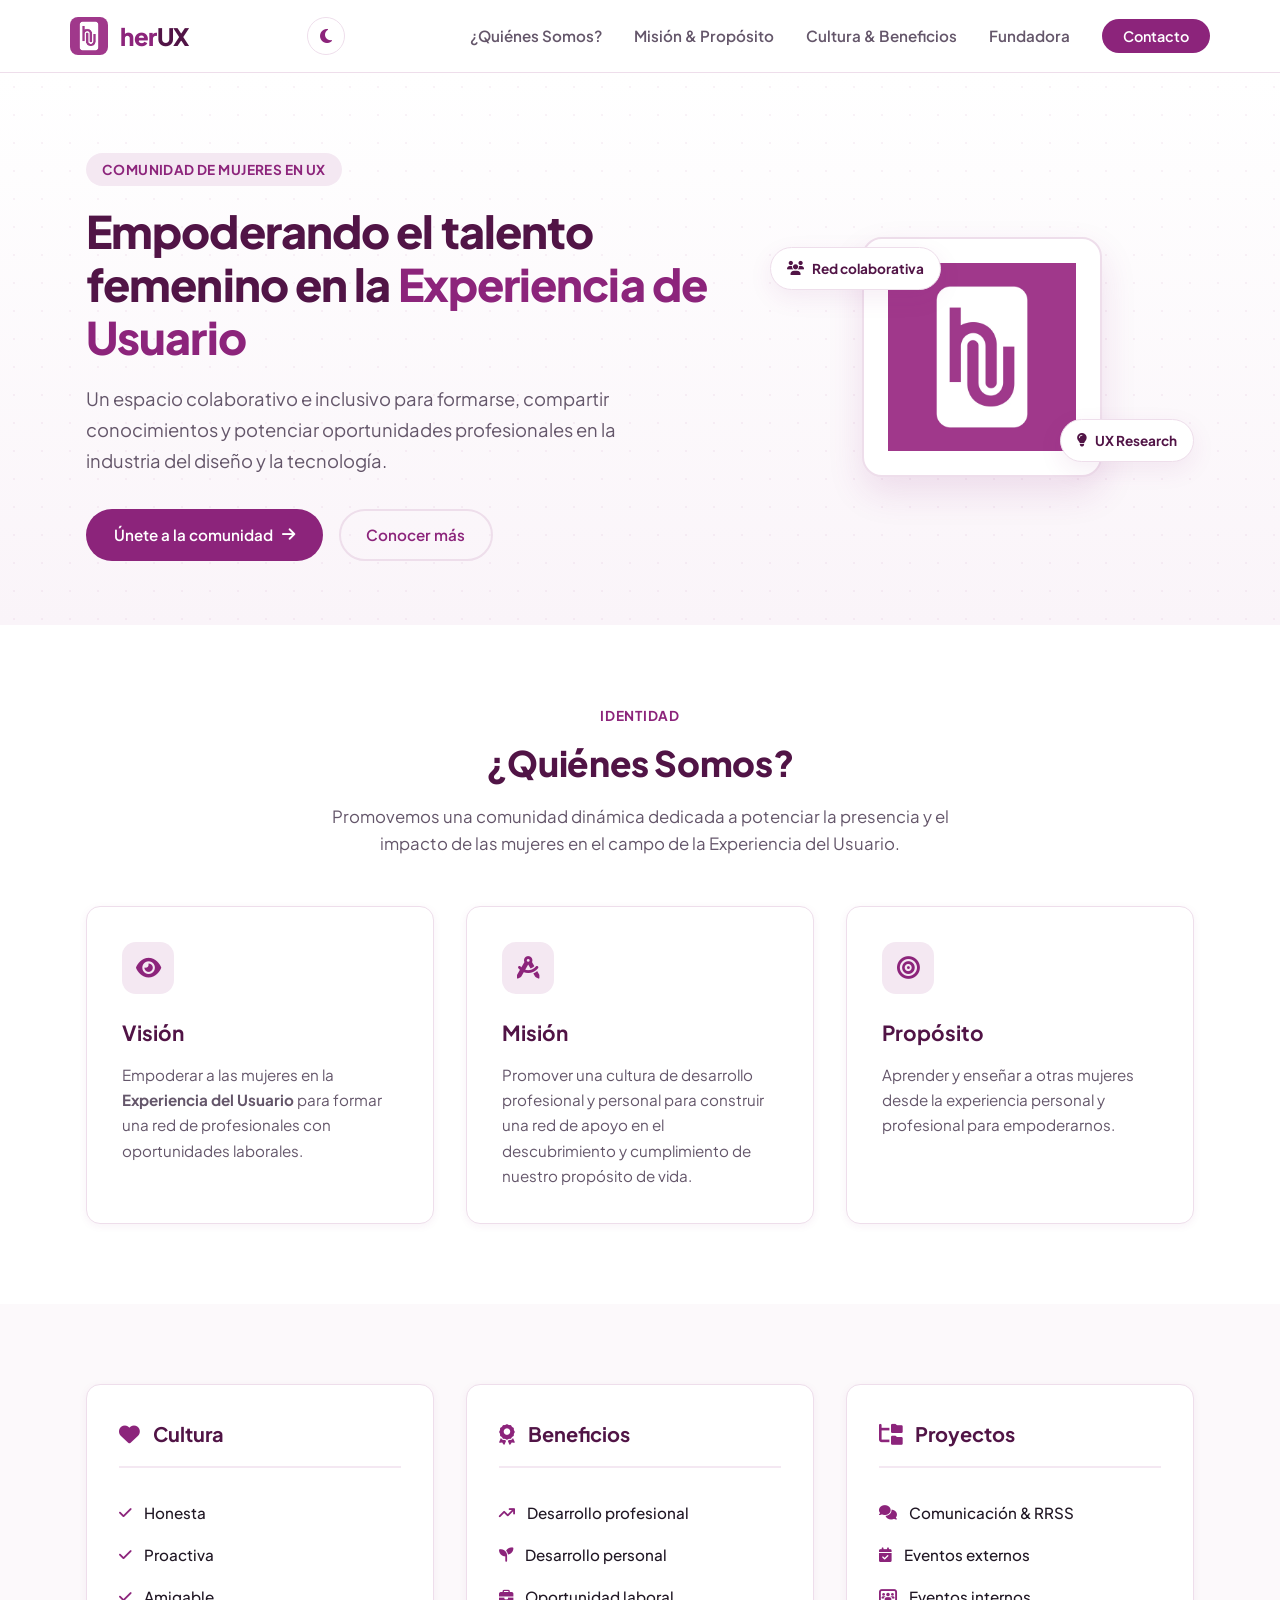
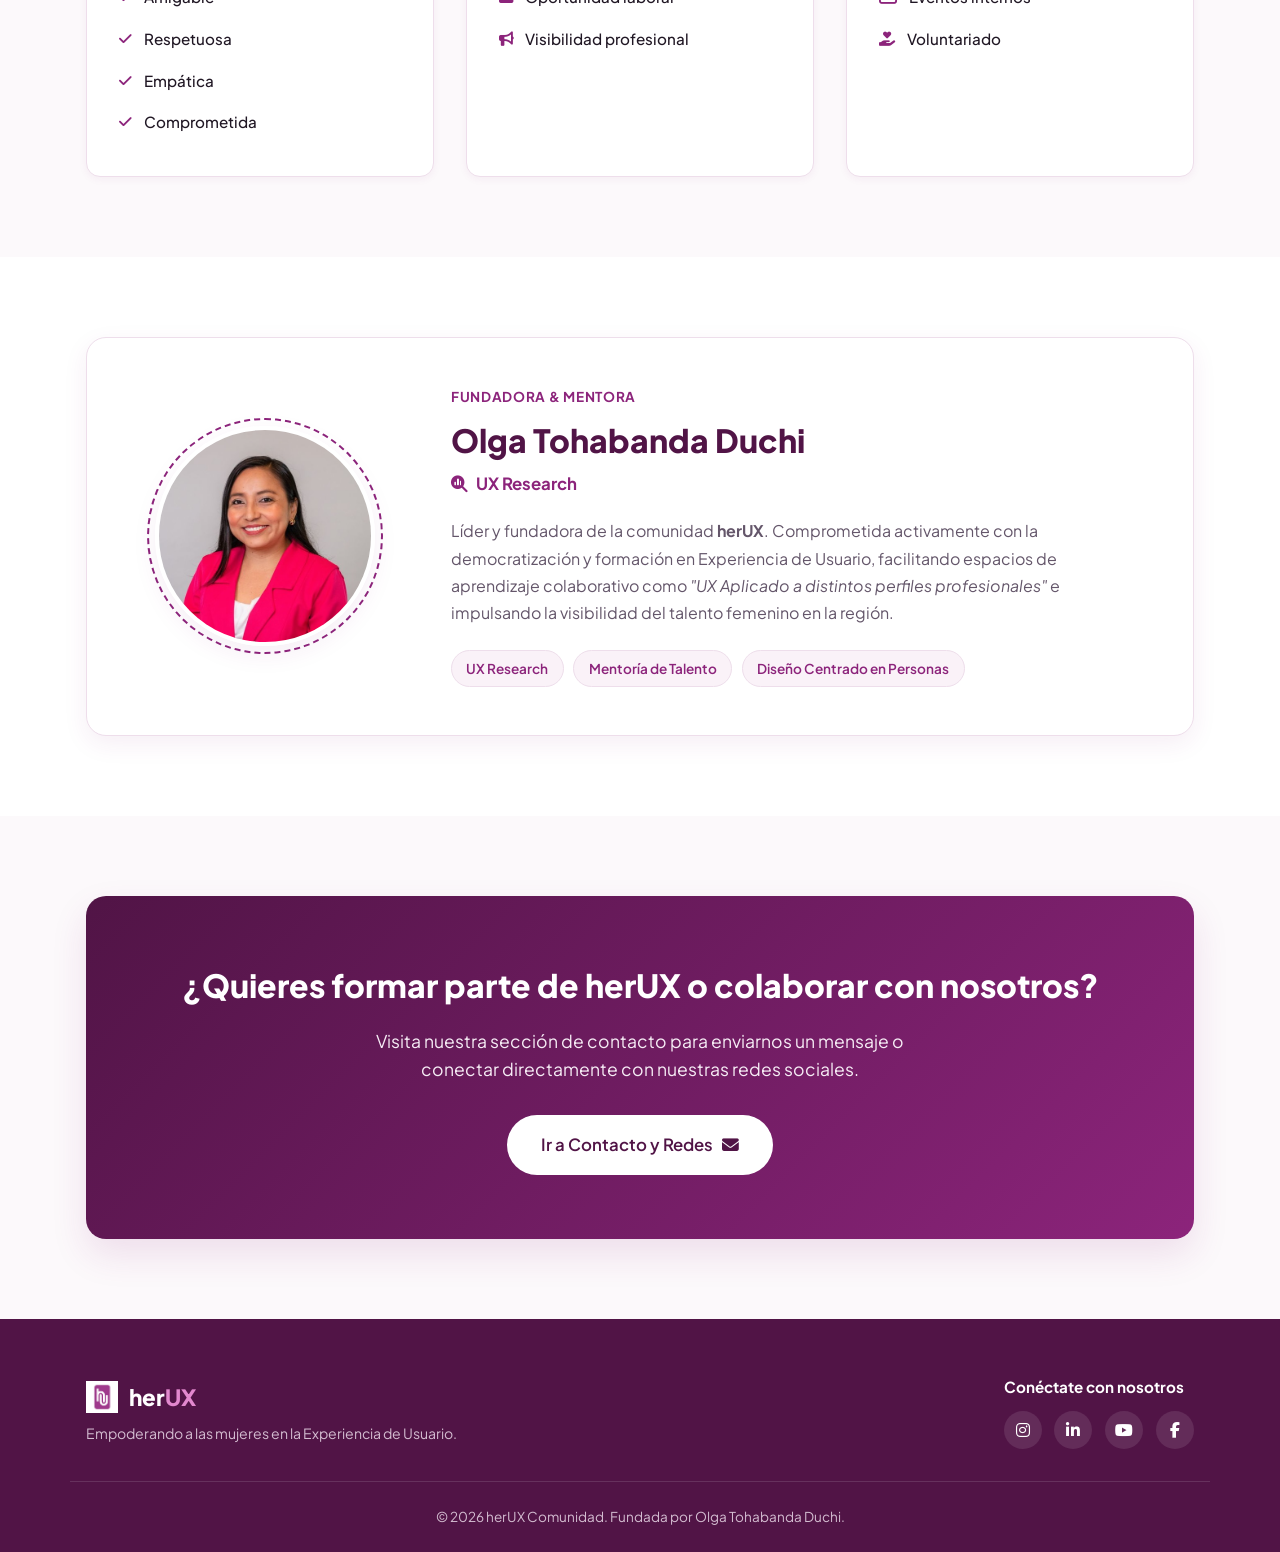
==== commit 91cb06c2: "Modo Oscuro! Bienvenido Modo Oscuro" ====
--- a/index.html
+++ b/index.html
@@ -26,7 +26,11 @@
         <img src="img/logo-herux.png" alt="Logo herUX" class="logo-img" />
         <span class="logo-text">her<span>UX</span></span>
       </a>
-
+      
+<button class="theme-toggle" id="theme-toggle" aria-label="Cambiar tema">
+  <i class="fa-solid fa-moon"></i>
+</button>
+      
       <button class="nav-toggle" id="nav-toggle" aria-label="Abrir menú" aria-expanded="false">
         <span></span>
         <span></span>
--- a/css/styles.css
+++ b/css/styles.css
@@ -964,4 +964,81 @@
   .social-icons-footer {
     justify-content: center;
   }
+}
+
+/* Botón selector de tema */
+.theme-toggle {
+  background: transparent;
+  border: 1px solid var(--color-border);
+  color: var(--color-primary);
+  width: 38px;
+  height: 38px;
+  border-radius: 50%;
+  cursor: pointer;
+  display: flex;
+  align-items: center;
+  justify-content: center;
+  font-size: 1rem;
+  transition: var(--transition);
+  margin-right: 0.5rem;
+}
+
+.theme-toggle:hover {
+  background-color: var(--color-primary-light);
+  transform: rotate(15deg);
+}
+
+/* ==========================================================================
+   Variables y ajustes para MODO OSCURO
+   ========================================================================== */
+body[data-theme="dark"] {
+  --color-bg-page: #120b14;
+  --color-bg-alt: #1a101d;
+  --color-card-bg: #1f1423;
+  --color-border: #322138;
+  --color-text-main: #f5edf4;
+  --color-text-muted: #c4b5c3;
+  --color-primary-light: #2d1329;
+  --color-primary-tint: #231221;
+}
+
+body[data-theme="dark"] .navbar {
+  background-color: rgba(18, 11, 20, 0.92);
+  border-bottom-color: var(--color-border);
+}
+
+body[data-theme="dark"] .hero-section {
+  background: linear-gradient(180deg, #120b14 0%, #1a101d 100%);
+}
+
+body[data-theme="dark"] .hero-logo-box,
+body[data-theme="dark"] .hero-badge-float,
+body[data-theme="dark"] .split-card,
+body[data-theme="dark"] .founder-card,
+body[data-theme="dark"] .contact-info-card,
+body[data-theme="dark"] .contact-form-card {
+  background-color: var(--color-card-bg);
+}
+
+body[data-theme="dark"] .founder-name,
+body[data-theme="dark"] .hero-title {
+  color: #ffffff;
+}
+
+body[data-theme="dark"] .input-with-icon input,
+body[data-theme="dark"] .input-with-icon textarea {
+  background-color: #170d19;
+  color: #f5edf4;
+  border-color: var(--color-border);
+}
+
+body[data-theme="dark"] .theme-toggle {
+  color: #f39c12;
+  border-color: var(--color-border);
+}
+
+@media (max-width: 768px) {
+  body[data-theme="dark"] .nav-menu {
+    background: #190f1d;
+  }
 }
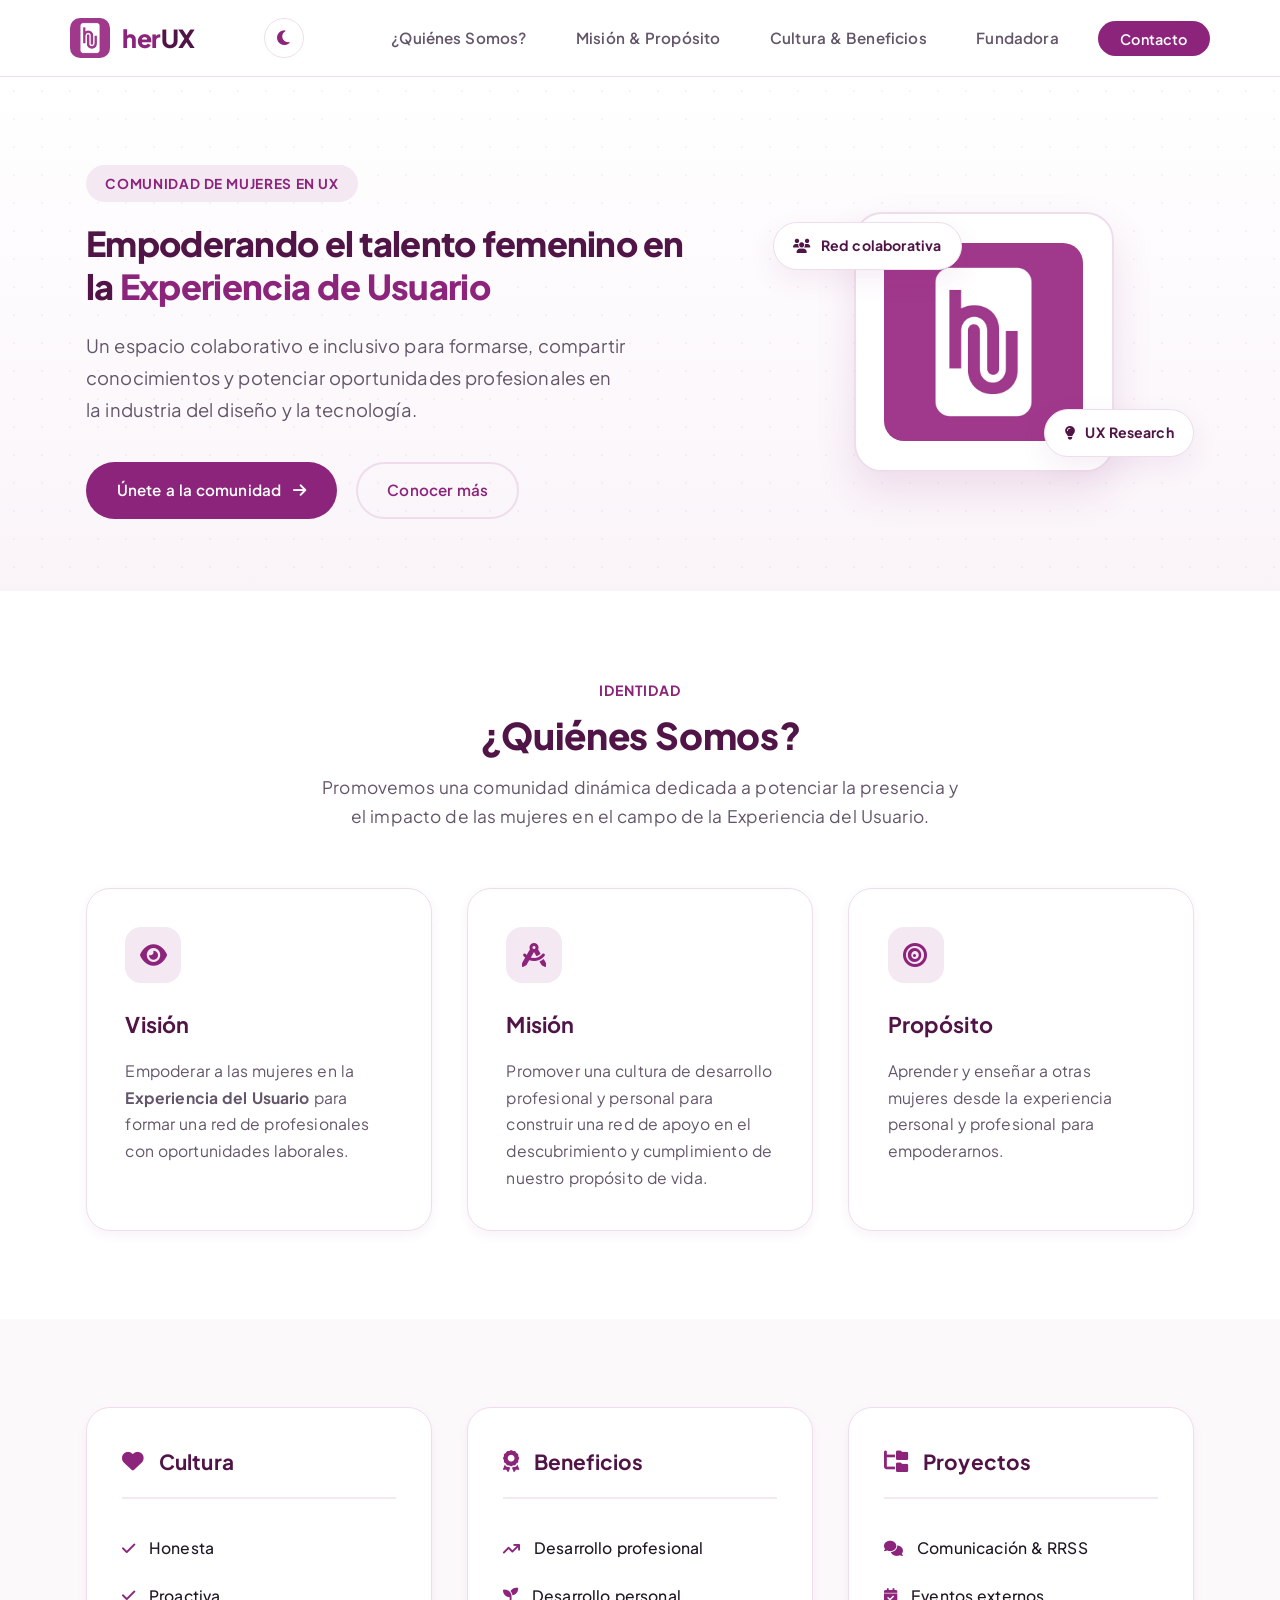
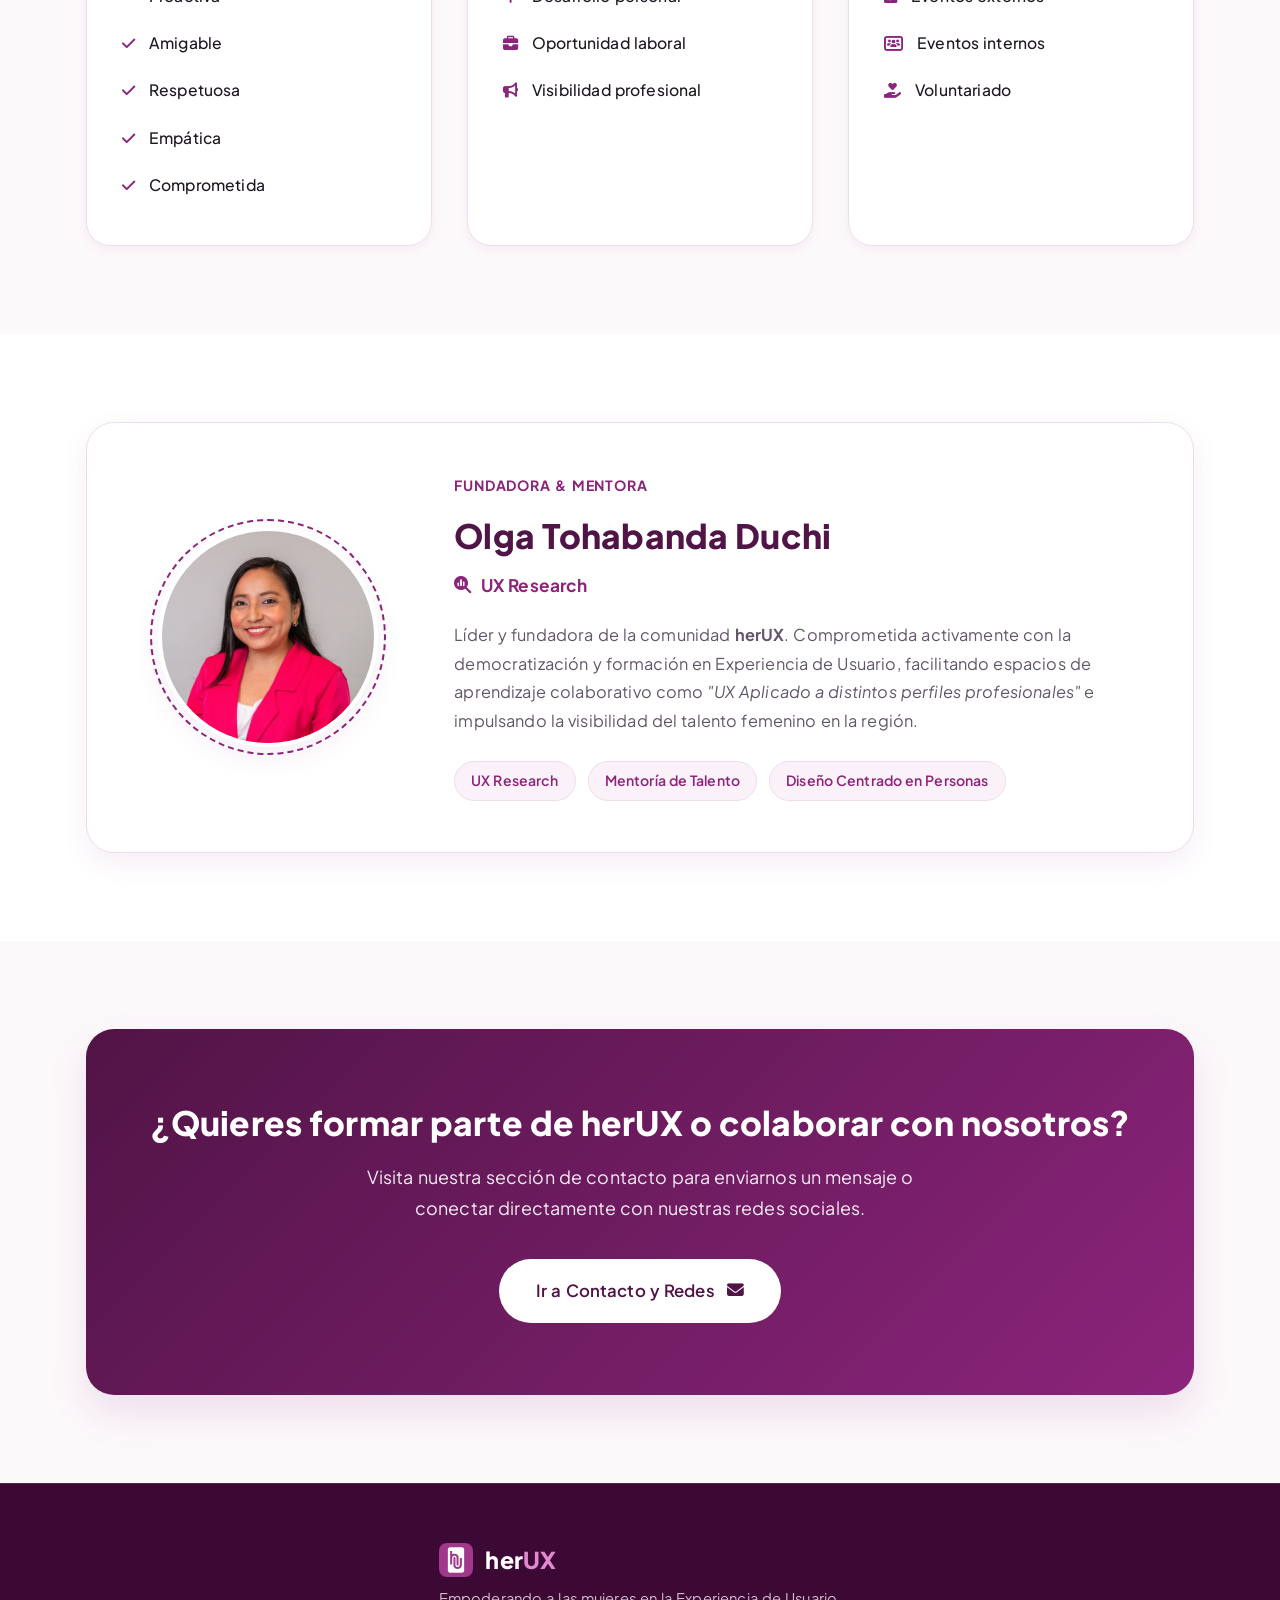
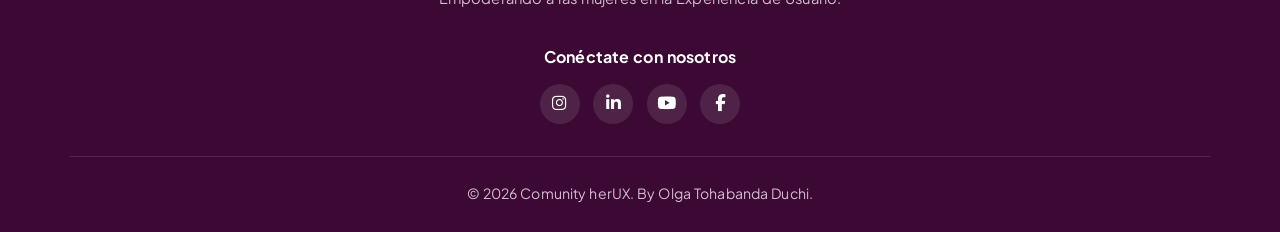
==== commit b2bf6128: "Corrección de errores en diseño Corrección el la barrita del menú y en las cards de contacto" ====
--- a/index.html
+++ b/index.html
@@ -258,7 +258,7 @@
       </div>
     </div>
     <div class="footer-bottom text-center">
-      <p>&copy; 2026 herUX Comunidad. Fundada por Olga Tohabanda Duchi.</p>
+      <p>&copy; 2026 Comunity herUX. By Olga Tohabanda Duchi.</p>
     </div>
   </footer>
 
--- a/css/styles.css
+++ b/css/styles.css
@@ -1,6 +1,6 @@
 /* ==========================================================================
-   herUX - Hoja de Estilos Compartida (Mobile-First & Responsiva)
-   Identidad cromática: Púrpura #8C247B / Fondos suaves #FCF9FB
+   herUX - Hoja de Estilos Principal Compartida (Mobile-First & Responsiva)
+   Esquinas redondeadas reforzadas + Píldoras hover en enlaces del navbar
    ========================================================================== */
 
 :root {
@@ -24,15 +24,16 @@
 
   --font-family: 'Plus Jakarta Sans', system-ui, -apple-system, sans-serif;
   --transition: all 0.25s cubic-bezier(0.16, 1, 0.3, 1);
-  --shadow-sm: 0 2px 8px rgba(140, 36, 123, 0.06);
-  --shadow-md: 0 8px 24px rgba(140, 36, 123, 0.08);
-  --shadow-lg: 0 16px 36px rgba(140, 36, 123, 0.12);
-  --radius-sm: 8px;
-  --radius-md: 14px;
-  --radius-lg: 20px;
+  --shadow-sm: 0 4px 12px rgba(140, 36, 123, 0.06);
+  --shadow-md: 0 10px 28px rgba(140, 36, 123, 0.08);
+  --shadow-lg: 0 18px 40px rgba(140, 36, 123, 0.12);
+  --radius-sm: 12px;
+  --radius-md: 20px;
+  --radius-lg: 28px;
   --radius-full: 9999px;
 }
 
+/* Reset y tipografía */
 * {
   box-sizing: border-box;
   margin: 0;
@@ -48,8 +49,14 @@
   font-family: var(--font-family);
   background-color: var(--color-bg-page);
   color: var(--color-text-main);
-  line-height: 1.6;
+  line-height: 1.7;
+  word-spacing: 0.05em;
+  letter-spacing: 0.01em;
   -webkit-font-smoothing: antialiased;
+}
+
+p, span, a, li, label, input, textarea {
+  word-spacing: 0.05em;
 }
 
 .container {
@@ -73,19 +80,20 @@
   text-align: center;
 }
 
-/* Botones */
+/* Botones principales */
 .btn {
   display: inline-flex;
   align-items: center;
   justify-content: center;
-  gap: 0.6rem;
-  padding: 0.75rem 1.6rem;
+  gap: 0.75rem;
+  padding: 0.85rem 1.8rem;
   font-weight: 600;
   font-size: 0.95rem;
   border-radius: var(--radius-full);
   cursor: pointer;
   border: 2px solid transparent;
   transition: var(--transition);
+  word-spacing: normal;
 }
 
 .btn-primary {
@@ -111,7 +119,7 @@
 }
 
 .btn-large {
-  padding: 0.9rem 2rem;
+  padding: 1rem 2.2rem;
   font-size: 1.05rem;
 }
 
@@ -123,16 +131,18 @@
   display: inline-block;
   background-color: var(--color-primary-light);
   color: var(--color-primary);
-  padding: 0.35rem 1rem;
+  padding: 0.45rem 1.2rem;
   font-size: 0.85rem;
   font-weight: 700;
-  letter-spacing: 0.03em;
+  letter-spacing: 0.05em;
   border-radius: var(--radius-full);
   margin-bottom: 1.2rem;
   text-transform: uppercase;
 }
 
-/* Navbar */
+/* ==========================================================================
+   NAVBAR CON EFECTO ÓVALO VIOLETA EN HOVER
+   ========================================================================== */
 .navbar {
   position: sticky;
   top: 0;
@@ -147,10 +157,11 @@
   display: flex;
   justify-content: space-between;
   align-items: center;
-  height: 72px;
+  height: 76px;
   width: 90%;
   max-width: 1140px;
   margin: 0 auto;
+  position: relative;
 }
 
 .nav-logo {
@@ -160,14 +171,14 @@
 }
 
 .logo-img {
-  width: 38px;
-  height: 38px;
+  width: 40px;
+  height: 40px;
   object-fit: contain;
-  border-radius: 8px;
+  border-radius: 10px;
 }
 
 .logo-text {
-  font-size: 1.5rem;
+  font-size: 1.55rem;
   font-weight: 800;
   color: var(--color-primary);
   letter-spacing: -0.02em;
@@ -184,32 +195,61 @@
 
 .nav-list {
   display: flex;
-  gap: 2rem;
-  align-items: center;
-}
-
+  gap: 0.8rem;
+  align-items: center;
+}
+
+/* Óvalo violeta claro en los enlaces al pasar el cursor */
 .nav-link {
   font-size: 0.95rem;
   font-weight: 600;
   color: var(--color-text-muted);
+  padding: 0.55rem 1.15rem;
+  border-radius: var(--radius-full);
+  transition: var(--transition);
+  display: inline-block;
 }
 
 .nav-link:hover {
-  color: var(--color-primary);
+  background-color: var(--color-primary-light);
+  color: var(--color-primary);
+  transform: translateY(-1px);
 }
 
 .nav-btn-link {
   background-color: var(--color-primary);
   color: #FFF !important;
-  padding: 0.5rem 1.3rem;
+  padding: 0.55rem 1.4rem;
   border-radius: var(--radius-full);
   font-size: 0.9rem;
   font-weight: 600;
+  margin-left: 0.5rem;
 }
 
 .nav-btn-link:hover, .nav-btn-link.active-btn {
   background-color: var(--color-primary-hover);
   box-shadow: 0 4px 12px rgba(140, 36, 123, 0.25);
+  transform: translateY(-1px);
+}
+
+.theme-toggle {
+  background: transparent;
+  border: 1px solid var(--color-border);
+  color: var(--color-primary);
+  width: 40px;
+  height: 40px;
+  border-radius: 50%;
+  cursor: pointer;
+  display: flex;
+  align-items: center;
+  justify-content: center;
+  font-size: 1.05rem;
+  transition: var(--transition);
+}
+
+.theme-toggle:hover {
+  background-color: var(--color-primary-light);
+  transform: rotate(15deg);
 }
 
 .nav-toggle {
@@ -218,22 +258,29 @@
   border: none;
   cursor: pointer;
   flex-direction: column;
+  justify-content: center;
   gap: 5px;
+  width: 40px;
+  height: 40px;
+  padding: 6px;
 }
 
 .nav-toggle span {
   display: block;
   width: 24px;
-  height: 2px;
+  height: 3px;
   background: var(--color-primary);
+  border-radius: 3px;
   transition: var(--transition);
 }
 
-/* HERO INDEX */
+/* ==========================================================================
+   HERO SECTION & CUADRO CON ESQUINAS REDONDEADAS
+   ========================================================================== */
 .hero-section {
   position: relative;
   overflow: hidden;
-  padding: 5rem 0 4rem;
+  padding: 5.5rem 0 4.5rem;
   background: linear-gradient(180deg, #FFFFFF 0%, #FAF4F9 100%);
 }
 
@@ -252,16 +299,16 @@
   display: grid;
   grid-template-columns: 1.2fr 0.8fr;
   align-items: center;
-  gap: 3rem;
+  gap: 3.5rem;
   position: relative;
 }
 
 .hero-title {
-  font-size: 2.8rem;
+  font-size: 2.85rem;
   font-weight: 800;
-  line-height: 1.18;
+  line-height: 1.25;
   letter-spacing: -0.02em;
-  margin-bottom: 1.2rem;
+  margin-bottom: 1.4rem;
   color: var(--color-primary-dark);
 }
 
@@ -272,14 +319,14 @@
 .hero-description {
   font-size: 1.15rem;
   color: var(--color-text-muted);
-  line-height: 1.7;
-  margin-bottom: 2rem;
+  line-height: 1.75;
+  margin-bottom: 2.2rem;
   max-width: 540px;
 }
 
 .hero-actions {
   display: flex;
-  gap: 1rem;
+  gap: 1.2rem;
   flex-wrap: wrap;
 }
 
@@ -290,35 +337,38 @@
   align-items: center;
 }
 
+/* Cuadro redondeado principal garantizado */
 .hero-logo-box {
-  width: 240px;
-  height: 240px;
+  width: 260px;
+  height: 260px;
   background: #FFF;
-  border-radius: var(--radius-lg);
+  border-radius: 28px !important;
   box-shadow: var(--shadow-lg);
   display: flex;
   justify-content: center;
   align-items: center;
   border: 2px solid var(--color-border);
-  padding: 1.5rem;
+  padding: 1.8rem;
+  overflow: hidden !important;
 }
 
 .hero-logo-img {
   width: 100%;
   height: 100%;
   object-fit: contain;
+  border-radius: 20px !important;
 }
 
 .hero-badge-float {
   position: absolute;
   background: #FFF;
   border: 1px solid var(--color-border);
-  padding: 0.6rem 1rem;
+  padding: 0.7rem 1.2rem;
   border-radius: var(--radius-full);
   display: flex;
   align-items: center;
-  gap: 0.5rem;
-  font-size: 0.85rem;
+  gap: 0.6rem;
+  font-size: 0.88rem;
   font-weight: 700;
   color: var(--color-primary-dark);
   box-shadow: var(--shadow-md);
@@ -341,149 +391,155 @@
   100% { transform: translateY(-8px); }
 }
 
-/* SECCIONES */
+/* ==========================================================================
+   SECCIONES Y TARJETAS REDONDEADAS
+   ========================================================================== */
 .section {
-  padding: 5rem 0;
+  padding: 5.5rem 0;
 }
 
 .section-tag {
   color: var(--color-primary);
-  font-size: 0.85rem;
+  font-size: 0.88rem;
   font-weight: 700;
   text-transform: uppercase;
-  letter-spacing: 0.05em;
+  letter-spacing: 0.06em;
   display: block;
-  margin-bottom: 0.5rem;
+  margin-bottom: 0.6rem;
 }
 
 .section-title {
-  font-size: 2.2rem;
+  font-size: 2.3rem;
   font-weight: 800;
   color: var(--color-primary-dark);
-  margin-bottom: 0.8rem;
+  margin-bottom: 0.9rem;
   letter-spacing: -0.01em;
+  line-height: 1.25;
 }
 
 .section-subtitle {
   color: var(--color-text-muted);
-  font-size: 1.05rem;
-  max-width: 620px;
-  margin: 0 auto 3rem;
-}
-
-/* TARJETAS PILARES */
+  font-size: 1.08rem;
+  max-width: 640px;
+  margin: 0 auto 3.5rem;
+  line-height: 1.7;
+}
+
 .grid-3-cards {
   display: grid;
   grid-template-columns: repeat(3, 1fr);
-  gap: 2rem;
+  gap: 2.2rem;
 }
 
 .card {
   background-color: var(--color-card-bg);
   border: 1px solid var(--color-border);
-  padding: 2.2rem;
-  border-radius: var(--radius-md);
+  padding: 2.4rem;
+  border-radius: 24px !important;
   box-shadow: var(--shadow-sm);
   transition: var(--transition);
+  overflow: hidden !important;
 }
 
 .card:hover {
-  transform: translateY(-5px);
+  transform: translateY(-6px);
   box-shadow: var(--shadow-md);
   border-color: var(--color-primary);
 }
 
 .card-icon-wrapper {
-  width: 52px;
-  height: 52px;
-  border-radius: var(--radius-md);
+  width: 56px;
+  height: 56px;
+  border-radius: 16px;
   background-color: var(--color-primary-light);
   color: var(--color-primary);
   display: flex;
   justify-content: center;
   align-items: center;
-  font-size: 1.4rem;
-  margin-bottom: 1.4rem;
+  font-size: 1.5rem;
+  margin-bottom: 1.5rem;
 }
 
 .card-title {
+  font-size: 1.35rem;
+  font-weight: 700;
+  color: var(--color-primary-dark);
+  margin-bottom: 0.9rem;
+}
+
+.card-text {
+  color: var(--color-text-muted);
+  font-size: 0.98rem;
+  line-height: 1.7;
+}
+
+/* Cultura, Beneficios y Proyectos */
+.section-features {
+  background-color: var(--color-bg-alt);
+}
+
+.grid-cards-split {
+  display: grid;
+  grid-template-columns: repeat(3, 1fr);
+  gap: 2.2rem;
+}
+
+.split-card {
+  background: #FFF;
+  border: 1px solid var(--color-border);
+  padding: 2.2rem;
+  border-radius: 24px !important;
+  box-shadow: var(--shadow-sm);
+  overflow: hidden !important;
+}
+
+.split-card-header {
+  display: flex;
+  align-items: center;
+  gap: 0.9rem;
+  margin-bottom: 1.6rem;
+  padding-bottom: 1.1rem;
+  border-bottom: 2px solid var(--color-primary-light);
+}
+
+.split-icon {
+  color: var(--color-primary);
+  font-size: 1.35rem;
+}
+
+.split-card-header h3 {
   font-size: 1.3rem;
   font-weight: 700;
   color: var(--color-primary-dark);
-  margin-bottom: 0.8rem;
-}
-
-.card-text {
-  color: var(--color-text-muted);
-  font-size: 0.95rem;
-  line-height: 1.65;
-}
-
-/* CULTURA, BENEFICIOS Y PROYECTOS */
-.section-features {
-  background-color: var(--color-bg-alt);
-}
-
-.grid-cards-split {
-  display: grid;
-  grid-template-columns: repeat(3, 1fr);
-  gap: 2rem;
-}
-
-.split-card {
-  background: #FFF;
-  border: 1px solid var(--color-border);
-  padding: 2rem;
-  border-radius: var(--radius-md);
-  box-shadow: var(--shadow-sm);
-}
-
-.split-card-header {
-  display: flex;
-  align-items: center;
-  gap: 0.8rem;
-  margin-bottom: 1.5rem;
-  padding-bottom: 1rem;
-  border-bottom: 2px solid var(--color-primary-light);
-}
-
-.split-icon {
-  color: var(--color-primary);
-  font-size: 1.3rem;
-}
-
-.split-card-header h3 {
-  font-size: 1.25rem;
-  font-weight: 700;
-  color: var(--color-primary-dark);
 }
 
 .badge-list li {
   display: flex;
   align-items: center;
-  gap: 0.75rem;
-  padding: 0.55rem 0;
-  font-size: 0.95rem;
+  gap: 0.85rem;
+  padding: 0.65rem 0;
+  font-size: 0.98rem;
   font-weight: 500;
   color: var(--color-text-main);
 }
 
 .badge-list li i {
   color: var(--color-primary);
-  font-size: 0.9rem;
-}
-
-/* SECCIÓN FUNDADORA */
+  font-size: 0.95rem;
+}
+
+/* Sección Fundadora */
 .founder-card {
   background: #FFFFFF;
   border: 1px solid var(--color-border);
-  border-radius: var(--radius-lg);
-  padding: 3rem;
+  border-radius: 28px !important;
+  padding: 3.2rem;
   box-shadow: var(--shadow-md);
   display: grid;
   grid-template-columns: 260px 1fr;
   align-items: center;
   gap: 3.5rem;
+  overflow: hidden !important;
 }
 
 .founder-avatar-wrapper {
@@ -516,32 +572,32 @@
 }
 
 .founder-name {
-  font-size: 2rem;
+  font-size: 2.1rem;
   font-weight: 800;
   color: var(--color-primary-dark);
-  margin-bottom: 0.3rem;
+  margin-bottom: 0.4rem;
 }
 
 .founder-role {
   color: var(--color-primary);
   font-weight: 700;
-  font-size: 1.05rem;
-  margin-bottom: 1.2rem;
-  display: flex;
-  align-items: center;
-  gap: 0.5rem;
+  font-size: 1.08rem;
+  margin-bottom: 1.3rem;
+  display: flex;
+  align-items: center;
+  gap: 0.6rem;
 }
 
 .founder-bio {
   color: var(--color-text-muted);
-  font-size: 1rem;
-  line-height: 1.7;
-  margin-bottom: 1.5rem;
+  font-size: 1.02rem;
+  line-height: 1.75;
+  margin-bottom: 1.6rem;
 }
 
 .founder-badges {
   display: flex;
-  gap: 0.6rem;
+  gap: 0.75rem;
   flex-wrap: wrap;
 }
 
@@ -549,13 +605,13 @@
   background: var(--color-primary-tint);
   border: 1px solid var(--color-border);
   color: var(--color-primary);
-  padding: 0.4rem 0.9rem;
-  font-size: 0.85rem;
+  padding: 0.45rem 1rem;
+  font-size: 0.88rem;
   font-weight: 600;
   border-radius: var(--radius-full);
 }
 
-/* CTA BANNER EN INDEX */
+/* Banner CTA */
 .section-cta {
   background-color: var(--color-bg-alt);
 }
@@ -563,22 +619,25 @@
 .cta-box {
   background: linear-gradient(135deg, var(--color-primary-dark) 0%, var(--color-primary) 100%);
   color: #FFF;
-  padding: 4rem 2rem;
-  border-radius: var(--radius-lg);
+  padding: 4.5rem 2.5rem;
+  border-radius: 28px !important;
   box-shadow: var(--shadow-lg);
+  overflow: hidden !important;
 }
 
 .cta-box h2 {
-  font-size: 2rem;
+  font-size: 2.1rem;
   font-weight: 800;
-  margin-bottom: 1rem;
+  margin-bottom: 1.1rem;
+  line-height: 1.3;
 }
 
 .cta-box p {
   color: #F6ECF5;
-  font-size: 1.1rem;
-  max-width: 600px;
-  margin: 0 auto 2rem;
+  font-size: 1.12rem;
+  line-height: 1.7;
+  max-width: 620px;
+  margin: 0 auto 2.2rem;
 }
 
 .cta-box .btn-primary {
@@ -590,71 +649,77 @@
   background-color: var(--color-primary-tint);
 }
 
-/* PÁGINA CONTACTO ESPECÍFICA */
+/* ==========================================================================
+   PÁGINA DE CONTACTO (contacto.html)
+   ========================================================================== */
 .contact-hero {
-  padding: 4rem 0 2rem;
+  padding: 4.5rem 0 2.2rem;
   background: linear-gradient(180deg, #FFFFFF 0%, #FAF4F9 100%);
 }
 
 .page-title {
-  font-size: 2.5rem;
+  font-size: 2.6rem;
   font-weight: 800;
   color: var(--color-primary-dark);
-  margin-bottom: 0.8rem;
+  margin-bottom: 0.9rem;
+  line-height: 1.25;
 }
 
 .page-subtitle {
   color: var(--color-text-muted);
-  font-size: 1.1rem;
-  max-width: 620px;
+  font-size: 1.12rem;
+  line-height: 1.75;
+  max-width: 640px;
   margin: 0 auto;
 }
 
 .section-contact-body {
-  padding: 3rem 0 6rem;
+  padding: 3.5rem 0 6.5rem;
 }
 
 .contact-grid {
   display: grid;
   grid-template-columns: 1fr 1.25fr;
-  gap: 3rem;
+  gap: 3.2rem;
 }
 
 .contact-info-card, .contact-form-card {
   background: #FFF;
   border: 1px solid var(--color-border);
-  border-radius: var(--radius-md);
-  padding: 2.5rem;
+  border-radius: 24px !important;
+  padding: 2.6rem;
   box-shadow: var(--shadow-sm);
+  overflow: hidden !important;
 }
 
 .contact-info-card h3, .contact-form-card h3 {
-  font-size: 1.4rem;
+  font-size: 1.45rem;
   font-weight: 700;
   color: var(--color-primary-dark);
-  margin-bottom: 0.5rem;
+  margin-bottom: 0.6rem;
 }
 
 .contact-info-card p, .contact-form-card p {
   color: var(--color-text-muted);
-  font-size: 0.95rem;
-  margin-bottom: 1.8rem;
+  font-size: 0.98rem;
+  line-height: 1.7;
+  margin-bottom: 1.9rem;
 }
 
 .social-links-list {
   display: flex;
   flex-direction: column;
-  gap: 0.9rem;
-  margin-bottom: 2rem;
+  gap: 1rem;
+  margin-bottom: 2.2rem;
 }
 
 .social-item {
   display: flex;
   align-items: center;
-  gap: 1rem;
-  padding: 0.9rem 1.1rem;
+  gap: 1.1rem;
+  padding: 0.95rem 1.2rem;
   border: 1px solid var(--color-border);
-  border-radius: var(--radius-sm);
+  border-radius: 14px;
   background-color: var(--color-bg-alt);
 }
 
@@ -665,14 +730,14 @@
 }
 
 .social-icon {
-  width: 42px;
-  height: 42px;
+  width: 44px;
+  height: 44px;
   border-radius: 50%;
   display: flex;
   align-items: center;
   justify-content: center;
   color: #FFF;
-  font-size: 1.15rem;
+  font-size: 1.2rem;
 }
 
 .social-icon.instagram { background: linear-gradient(45deg, #f09433, #e6683c, #dc2743, #cc2366, #bc1888); }
@@ -687,41 +752,42 @@
 }
 
 .social-text strong {
-  font-size: 0.95rem;
+  font-size: 0.98rem;
   color: var(--color-text-main);
 }
 
 .social-text span {
-  font-size: 0.82rem;
+  font-size: 0.85rem;
   color: var(--color-text-muted);
 }
 
 .arrow-link {
   color: var(--color-text-muted);
-  font-size: 0.85rem;
+  font-size: 0.9rem;
 }
 
 .direct-email-box {
   display: flex;
   align-items: center;
-  gap: 1rem;
-  padding: 1.1rem;
+  gap: 1.1rem;
+  padding: 1.2rem;
   background-color: var(--color-primary-tint);
-  border-radius: var(--radius-sm);
+  border-radius: 14px;
   border: 1px solid var(--color-border);
 }
 
 .direct-email-box i {
-  font-size: 1.6rem;
+  font-size: 1.7rem;
   color: var(--color-primary);
 }
 
 .direct-email-box small {
   display: block;
-  font-size: 0.75rem;
+  font-size: 0.78rem;
   color: var(--color-text-muted);
   text-transform: uppercase;
   font-weight: 700;
+  letter-spacing: 0.04em;
 }
 
 .direct-email-box p {
@@ -730,16 +796,16 @@
   color: var(--color-primary-dark);
 }
 
-/* FORMULARIO */
+/* Campos de Formulario */
 .form-group {
-  margin-bottom: 1.3rem;
+  margin-bottom: 1.4rem;
 }
 
 .form-group label {
   display: block;
-  font-size: 0.88rem;
+  font-size: 0.92rem;
   font-weight: 600;
-  margin-bottom: 0.4rem;
+  margin-bottom: 0.5rem;
   color: var(--color-text-main);
 }
 
@@ -755,19 +821,20 @@
 
 .input-with-icon i {
   position: absolute;
-  left: 1rem;
+  left: 1.1rem;
   color: #9E8E9F;
-  font-size: 0.95rem;
+  font-size: 1rem;
 }
 
 .input-with-icon input,
 .input-with-icon textarea {
   width: 100%;
-  padding: 0.75rem 1rem 0.75rem 2.6rem;
+  padding: 0.85rem 1.1rem 0.85rem 2.8rem;
   font-family: inherit;
-  font-size: 0.92rem;
+  font-size: 0.95rem;
+  line-height: 1.6;
   border: 1px solid var(--color-border);
-  border-radius: var(--radius-sm);
+  border-radius: 12px;
   background: #FFF;
   color: var(--color-text-main);
   outline: none;
@@ -779,7 +846,7 @@
 }
 
 .input-with-icon.textarea-icon i {
-  top: 1rem;
+  top: 1.1rem;
 }
 
 .input-with-icon input:focus,
@@ -788,14 +855,14 @@
   box-shadow: 0 0 0 3px rgba(140, 36, 123, 0.12);
 }
 
-/* Feedback Alertas */
 .form-feedback {
   display: none;
-  padding: 0.85rem 1rem;
-  border-radius: var(--radius-sm);
-  font-size: 0.88rem;
+  padding: 0.9rem 1.1rem;
+  border-radius: 12px;
+  font-size: 0.92rem;
   font-weight: 600;
-  margin-bottom: 1.2rem;
+  margin-bottom: 1.3rem;
+  line-height: 1.5;
 }
 
 .form-feedback.success {
@@ -819,11 +886,14 @@
   border: 1px solid #bae6fd;
 }
 
-/* FOOTER */
+/* ==========================================================================
+   FOOTER
+   ========================================================================== */
 .footer {
-  background-color: var(--color-primary-dark);
+  background-color: #3b0933;
   color: #F6ECF5;
-  padding: 3.5rem 0 1.5rem;
+  padding: 3.5rem 0 1.6rem;
+  border-top: 1px solid rgba(255, 255, 255, 0.1);
 }
 
 .footer-content {
@@ -839,17 +909,18 @@
 .footer-logo {
   display: flex;
   align-items: center;
-  gap: 0.7rem;
+  gap: 0.8rem;
 }
 
 .footer-logo-img {
-  width: 32px;
-  height: 32px;
+  width: 34px;
+  height: 34px;
   object-fit: contain;
+  border-radius: 8px;
 }
 
 .logo-text-footer {
-  font-size: 1.4rem;
+  font-size: 1.45rem;
   font-weight: 800;
   color: #FFF;
 }
@@ -859,33 +930,33 @@
 }
 
 .footer-brand p {
-  font-size: 0.88rem;
+  font-size: 0.92rem;
   color: #D3BCD0;
   margin-top: 0.4rem;
 }
 
 .footer-social h4 {
-  font-size: 0.95rem;
+  font-size: 1rem;
   font-weight: 700;
-  margin-bottom: 0.75rem;
+  margin-bottom: 0.85rem;
   color: #FFF;
 }
 
 .social-icons-footer {
   display: flex;
-  gap: 0.8rem;
+  gap: 0.85rem;
 }
 
 .social-icons-footer a {
-  width: 38px;
-  height: 38px;
+  width: 40px;
+  height: 40px;
   border-radius: 50%;
   background: rgba(255, 255, 255, 0.1);
   display: flex;
   align-items: center;
   justify-content: center;
   color: #FFF;
-  font-size: 1rem;
+  font-size: 1.05rem;
   transition: var(--transition);
 }
 
@@ -895,12 +966,134 @@
 }
 
 .footer-bottom {
-  padding-top: 1.5rem;
-  font-size: 0.85rem;
+  padding-top: 1.6rem;
+  font-size: 0.88rem;
   color: #D3BCD0;
 }
 
-/* RESPONSIVE */
+/* ==========================================================================
+   MODO OSCURO (body[data-theme="dark"])
+   ========================================================================== */
+body[data-theme="dark"] {
+  --color-bg-page: #100a12;
+  --color-bg-alt: #18101b;
+  --color-card-bg: #1f1423;
+  --color-border: #38243c;
+  --color-text-main: #f5edf4;
+  --color-text-muted: #c9b9c9;
+  --color-primary-light: #2e142a;
+  --color-primary-tint: #231121;
+}
+
+body[data-theme="dark"] .navbar {
+  background-color: rgba(16, 10, 18, 0.94);
+  border-bottom-color: var(--color-border);
+}
+
+body[data-theme="dark"] .nav-link {
+  color: #d1c2d0;
+}
+
+body[data-theme="dark"] .nav-link:hover {
+  background-color: #2e142a;
+  color: #e288ce;
+}
+
+body[data-theme="dark"] .theme-toggle {
+  color: #ffbe3b;
+  border-color: var(--color-border);
+  background-color: #241427;
+}
+
+body[data-theme="dark"] .hero-section,
+body[data-theme="dark"] .contact-hero {
+  background: linear-gradient(180deg, #100a12 0%, #18101b 100%);
+}
+
+body[data-theme="dark"] .section-features,
+body[data-theme="dark"] .section-cta {
+  background-color: var(--color-bg-alt);
+}
+
+body[data-theme="dark"] .card,
+body[data-theme="dark"] .split-card,
+body[data-theme="dark"] .founder-card,
+body[data-theme="dark"] .hero-logo-box,
+body[data-theme="dark"] .hero-badge-float,
+body[data-theme="dark"] .contact-info-card,
+body[data-theme="dark"] .contact-form-card {
+  background-color: var(--color-card-bg);
+  border-color: var(--color-border);
+}
+
+body[data-theme="dark"] h1,
+body[data-theme="dark"] h2,
+body[data-theme="dark"] h3,
+body[data-theme="dark"] h4,
+body[data-theme="dark"] .hero-title,
+body[data-theme="dark"] .section-title,
+body[data-theme="dark"] .card-title,
+body[data-theme="dark"] .founder-name,
+body[data-theme="dark"] .page-title,
+body[data-theme="dark"] .split-card-header h3,
+body[data-theme="dark"] .contact-info-card h3,
+body[data-theme="dark"] .contact-form-card h3,
+body[data-theme="dark"] .social-text strong,
+body[data-theme="dark"] .direct-email-box p,
+body[data-theme="dark"] .form-group label,
+body[data-theme="dark"] .badge-list li {
+  color: #f7f0f6 !important;
+}
+
+body[data-theme="dark"] .input-with-icon input,
+body[data-theme="dark"] .input-with-icon textarea {
+  background-color: #160d19;
+  color: #ffffff !important;
+  border-color: var(--color-border);
+}
+
+body[data-theme="dark"] .input-with-icon input::placeholder,
+body[data-theme="dark"] .input-with-icon textarea::placeholder {
+  color: #8c788e;
+}
+
+body[data-theme="dark"] .social-item {
+  background-color: #170d19;
+  border-color: var(--color-border);
+}
+
+body[data-theme="dark"] .social-item:hover {
+  background-color: #2b1428;
+  border-color: var(--color-primary);
+}
+
+body[data-theme="dark"] .footer {
+  background-color: #0b060d !important;
+  border-top: 1px solid #2e142a;
+}
+
+body[data-theme="dark"] .footer-brand p,
+body[data-theme="dark"] .footer-bottom p {
+  color: #c9b9c9 !important;
+}
+
+body[data-theme="dark"] .footer-social h4 {
+  color: #f7f0f6 !important;
+}
+
+body[data-theme="dark"] .social-icons-footer a {
+  background: rgba(255, 255, 255, 0.08);
+  color: #f5edf4;
+}
+
+body[data-theme="dark"] .social-icons-footer a:hover {
+  background: var(--color-primary);
+  color: #ffffff;
+}
+
+/* ==========================================================================
+   RESPONSIVE DESIGN (TABLETS Y MÓVILES)
+   ========================================================================== */
 @media (max-width: 992px) {
   .hero-container {
     grid-template-columns: 1fr;
@@ -919,7 +1112,7 @@
   .founder-card {
     grid-template-columns: 1fr;
     text-align: center;
-    gap: 2rem;
+    gap: 2.2rem;
   }
   .founder-role, .founder-badges {
     justify-content: center;
@@ -930,32 +1123,63 @@
 }
 
 @media (max-width: 768px) {
+  .nav-toggle {
+    display: flex !important;
+    z-index: 1002;
+  }
+
+  /* Menú desplegable flotante con esquinas redondeadas */
   .nav-menu {
     display: none;
     position: absolute;
-    top: 72px;
-    left: 0;
-    width: 100%;
-    background: #FFF;
-    border-bottom: 1px solid var(--color-border);
-    padding: 1.5rem 0;
-    box-shadow: var(--shadow-md);
-  }
+    top: calc(76px + 10px);
+    left: 5%;
+    width: 90%;
+    background-color: var(--color-bg-page);
+    border: 1px solid var(--color-border);
+    border-radius: 24px !important;       /* <- Esquinas redondeadas completas */
+    padding: 2rem 1.5rem;
+    box-shadow: 0 16px 36px rgba(140, 36, 123, 0.16);
+    z-index: 1001;
+    overflow: hidden;
+  }
+
   .nav-menu.active {
-    display: block;
-  }
+    display: block !important;
+  }
+
   .nav-list {
     flex-direction: column;
-    gap: 1.2rem;
-  }
-  .nav-toggle {
-    display: flex;
-  }
+    gap: 1rem;
+    text-align: center;
+    padding: 0;
+  }
+
+  .nav-link {
+    display: inline-block;
+    padding: 0.6rem 1.6rem;
+    font-size: 1.05rem;
+  }
+
+  .nav-btn-link {
+    display: inline-block;
+    margin-top: 0.8rem;
+    margin-left: 0;
+  }
+
+  /* En modo oscuro */
+  body[data-theme="dark"] .nav-menu {
+    background-color: #1a101d !important;
+    border-color: var(--color-border);
+    box-shadow: 0 16px 36px rgba(0, 0, 0, 0.45);
+  }
+}
+
   .hero-title {
+    font-size: 2.15rem;
+  }
+  .page-title {
     font-size: 2.1rem;
-  }
-  .page-title {
-    font-size: 2rem;
   }
   .footer-content {
     flex-direction: column;
@@ -964,81 +1188,4 @@
   .social-icons-footer {
     justify-content: center;
   }
-}
-
-/* Botón selector de tema */
-.theme-toggle {
-  background: transparent;
-  border: 1px solid var(--color-border);
-  color: var(--color-primary);
-  width: 38px;
-  height: 38px;
-  border-radius: 50%;
-  cursor: pointer;
-  display: flex;
-  align-items: center;
-  justify-content: center;
-  font-size: 1rem;
-  transition: var(--transition);
-  margin-right: 0.5rem;
-}
-
-.theme-toggle:hover {
-  background-color: var(--color-primary-light);
-  transform: rotate(15deg);
-}
-
-/* ==========================================================================
-   Variables y ajustes para MODO OSCURO
-   ========================================================================== */
-body[data-theme="dark"] {
-  --color-bg-page: #120b14;
-  --color-bg-alt: #1a101d;
-  --color-card-bg: #1f1423;
-  --color-border: #322138;
-  --color-text-main: #f5edf4;
-  --color-text-muted: #c4b5c3;
-  --color-primary-light: #2d1329;
-  --color-primary-tint: #231221;
-}
-
-body[data-theme="dark"] .navbar {
-  background-color: rgba(18, 11, 20, 0.92);
-  border-bottom-color: var(--color-border);
-}
-
-body[data-theme="dark"] .hero-section {
-  background: linear-gradient(180deg, #120b14 0%, #1a101d 100%);
-}
-
-body[data-theme="dark"] .hero-logo-box,
-body[data-theme="dark"] .hero-badge-float,
-body[data-theme="dark"] .split-card,
-body[data-theme="dark"] .founder-card,
-body[data-theme="dark"] .contact-info-card,
-body[data-theme="dark"] .contact-form-card {
-  background-color: var(--color-card-bg);
-}
-
-body[data-theme="dark"] .founder-name,
-body[data-theme="dark"] .hero-title {
-  color: #ffffff;
-}
-
-body[data-theme="dark"] .input-with-icon input,
-body[data-theme="dark"] .input-with-icon textarea {
-  background-color: #170d19;
-  color: #f5edf4;
-  border-color: var(--color-border);
-}
-
-body[data-theme="dark"] .theme-toggle {
-  color: #f39c12;
-  border-color: var(--color-border);
-}
-
-@media (max-width: 768px) {
-  body[data-theme="dark"] .nav-menu {
-    background: #190f1d;
-  }
 }
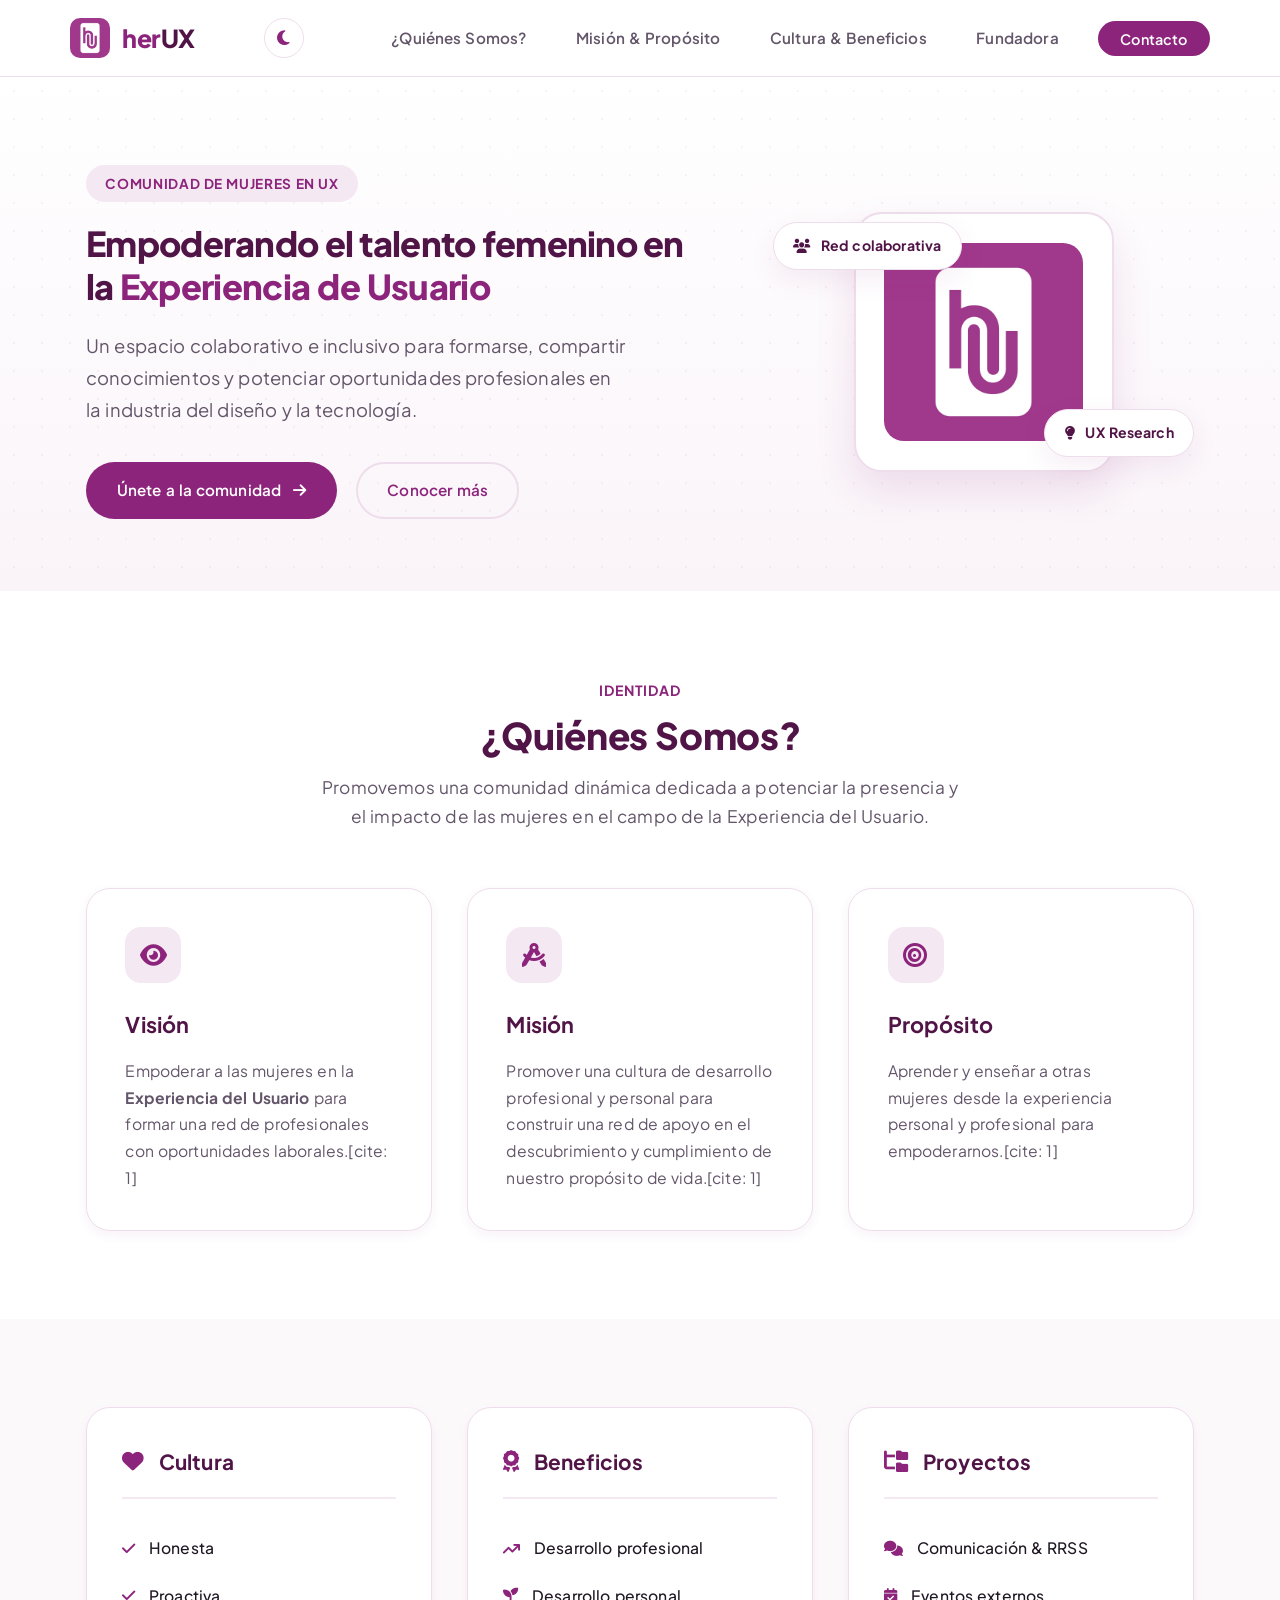
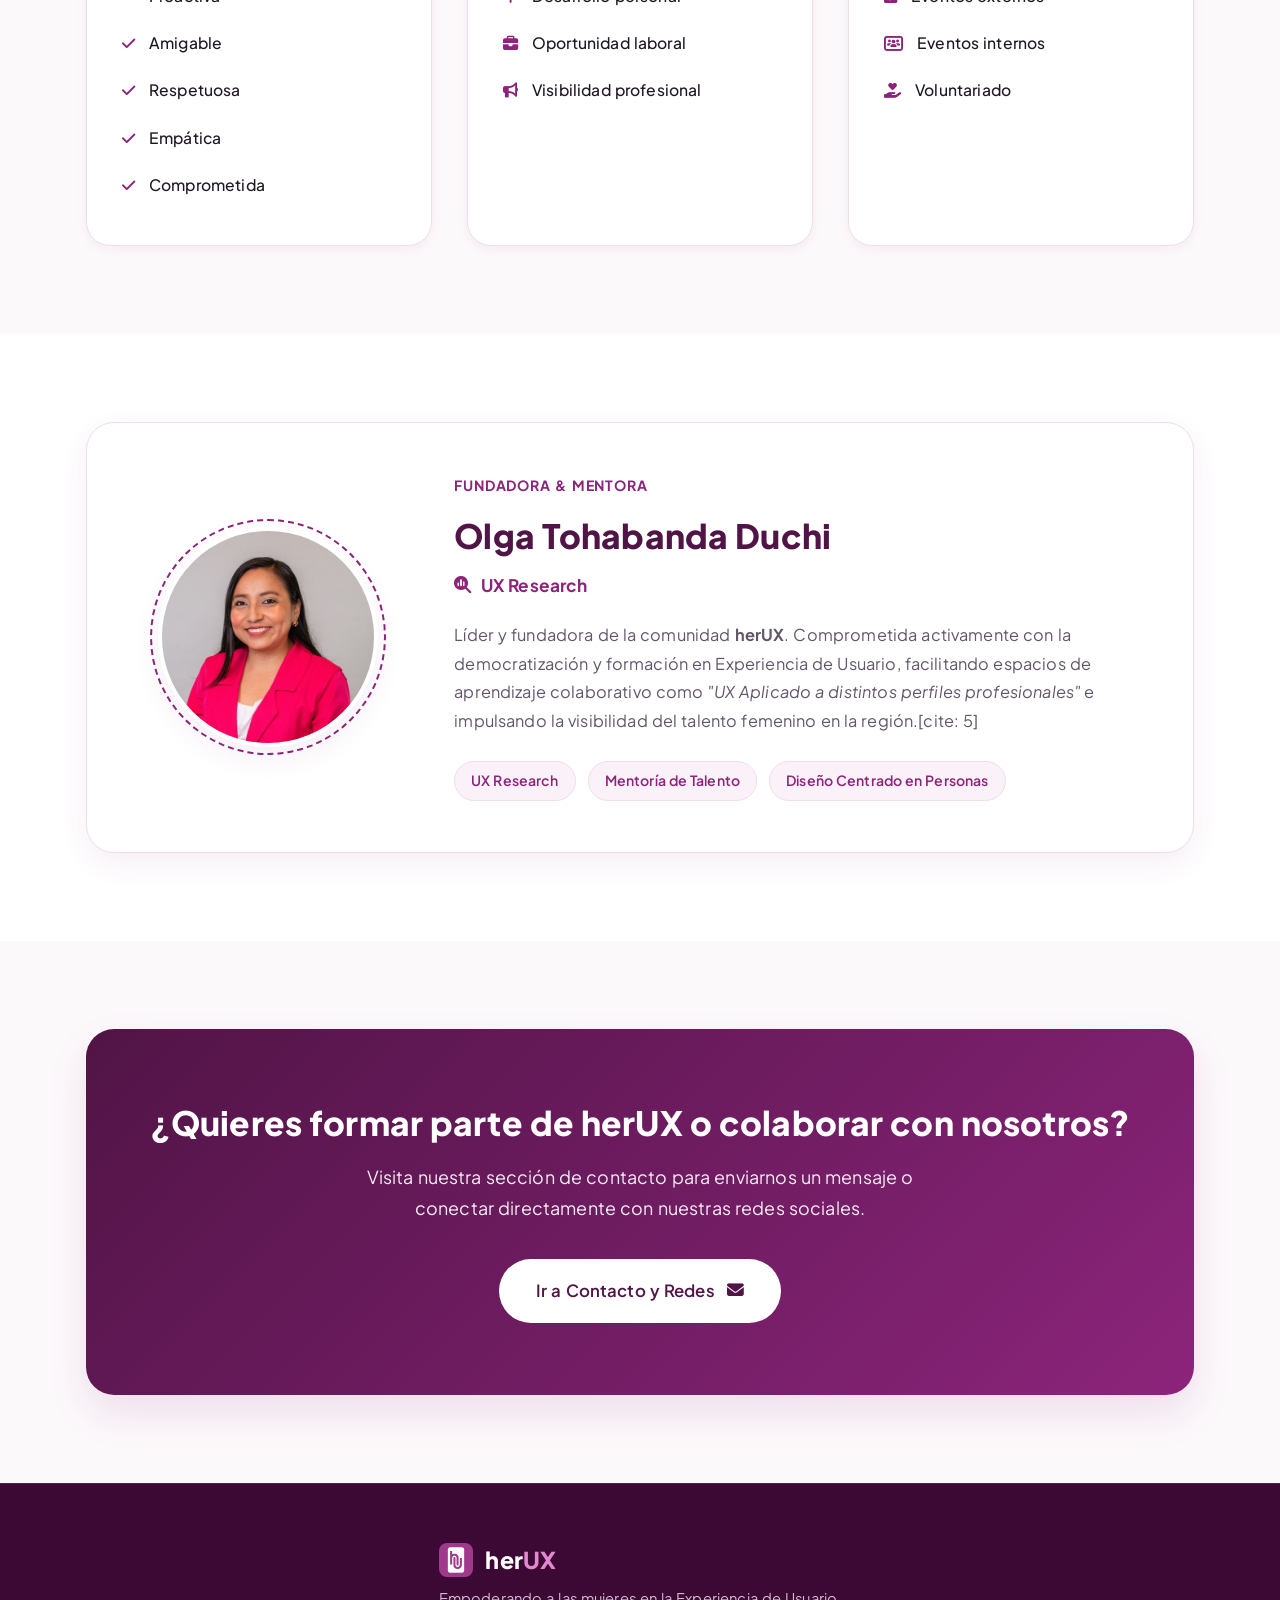
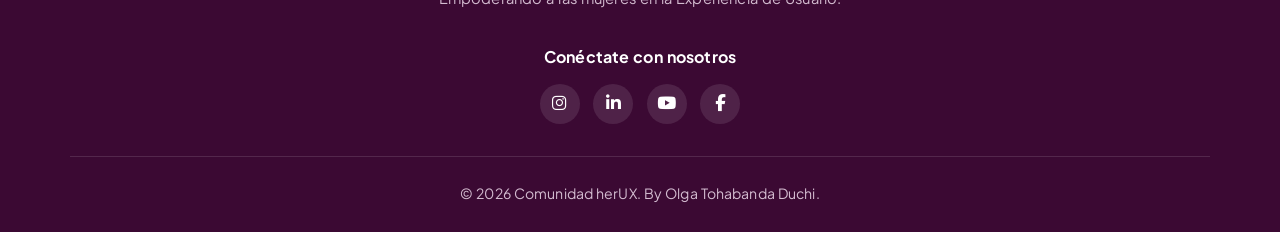
==== commit 9bd61aa6: "Icono de pestañas Agregado de icono en pestañas de navegadores" ====
--- a/index.html
+++ b/index.html
@@ -6,6 +6,10 @@
   <title>herUX - Comunidad de Mujeres en UX</title>
   <meta name="description" content="herUX - Empoderando a las mujeres en la Experiencia de Usuario (UX) a través de comunidad, aprendizaje y oportunidades profesionales." />
   
+  <!-- Favicon Transparente -->
+  <link rel="icon" type="image/png" href="img/herux-icon.png" />
+  <link rel="apple-touch-icon" href="img/herux-icon.png" />
+
   <!-- Tipografía: Plus Jakarta Sans -->
   <link rel="preconnect" href="https://fonts.googleapis.com" />
   <link rel="preconnect" href="https://fonts.gstatic.com" crossorigin />
@@ -26,16 +30,20 @@
         <img src="img/logo-herux.png" alt="Logo herUX" class="logo-img" />
         <span class="logo-text">her<span>UX</span></span>
       </a>
-      
-<button class="theme-toggle" id="theme-toggle" aria-label="Cambiar tema">
-  <i class="fa-solid fa-moon"></i>
-</button>
-      
-      <button class="nav-toggle" id="nav-toggle" aria-label="Abrir menú" aria-expanded="false">
-        <span></span>
-        <span></span>
-        <span></span>
-      </button>
+
+      <div style="display: flex; align-items: center; gap: 0.5rem;">
+        <!-- Selector Modo Oscuro -->
+        <button class="theme-toggle" id="theme-toggle" aria-label="Cambiar tema">
+          <i class="fa-solid fa-moon"></i>
+        </button>
+
+        <!-- Botón Menú Móvil -->
+        <button class="nav-toggle" id="nav-toggle" aria-label="Abrir menú" aria-expanded="false">
+          <span></span>
+          <span></span>
+          <span></span>
+        </button>
+      </div>
 
       <nav class="nav-menu" id="nav-menu">
         <ul class="nav-list">
@@ -106,7 +114,7 @@
             </div>
             <h3 class="card-title">Visión</h3>
             <p class="card-text">
-              Empoderar a las mujeres en la <strong>Experiencia del Usuario</strong> para formar una red de profesionales con oportunidades laborales.
+              Empoderar a las mujeres en la <strong>Experiencia del Usuario</strong> para formar una red de profesionales con oportunidades laborales.[cite: 1]
             </p>
           </div>
 
@@ -117,7 +125,7 @@
             </div>
             <h3 class="card-title">Misión</h3>
             <p class="card-text">
-              Promover una cultura de desarrollo profesional y personal para construir una red de apoyo en el descubrimiento y cumplimiento de nuestro propósito de vida.
+              Promover una cultura de desarrollo profesional y personal para construir una red de apoyo en el descubrimiento y cumplimiento de nuestro propósito de vida.[cite: 1]
             </p>
           </div>
 
@@ -128,7 +136,7 @@
             </div>
             <h3 class="card-title">Propósito</h3>
             <p class="card-text">
-              Aprender y enseñar a otras mujeres desde la experiencia personal y profesional para empoderarnos.
+              Aprender y enseñar a otras mujeres desde la experiencia personal y profesional para empoderarnos.[cite: 1]
             </p>
           </div>
         </div>
@@ -201,7 +209,7 @@
             <h2 class="founder-name">Olga Tohabanda Duchi</h2>
             <p class="founder-role"><i class="fa-solid fa-magnifying-glass-chart"></i> UX Research</p>
             <p class="founder-bio">
-              Líder y fundadora de la comunidad <strong>herUX</strong>. Comprometida activamente con la democratización y formación en Experiencia de Usuario, facilitando espacios de aprendizaje colaborativo como <em>"UX Aplicado a distintos perfiles profesionales"</em> e impulsando la visibilidad del talento femenino en la región.
+              Líder y fundadora de la comunidad <strong>herUX</strong>. Comprometida activamente con la democratización y formación en Experiencia de Usuario, facilitando espacios de aprendizaje colaborativo como <em>"UX Aplicado a distintos perfiles profesionales"</em> e impulsando la visibilidad del talento femenino en la región.[cite: 5]
             </p>
             <div class="founder-badges">
               <span class="skill-chip">UX Research</span>
@@ -213,7 +221,7 @@
       </div>
     </section>
 
-    <!-- LLAMADO A LA ACCIÓN A PÁGINA DE CONTACTO -->
+    <!-- LLAMADO A LA ACCIÓN -->
     <section class="section section-cta">
       <div class="container">
         <div class="cta-box text-center">
@@ -228,7 +236,7 @@
     </section>
   </main>
 
-  <!-- Footer con Redes Sociales Oficiales -->
+  <!-- Footer -->
   <footer class="footer">
     <div class="container footer-content">
       <div class="footer-brand">
@@ -258,7 +266,7 @@
       </div>
     </div>
     <div class="footer-bottom text-center">
-      <p>&copy; 2026 Comunity herUX. By Olga Tohabanda Duchi.</p>
+      <p>&copy; 2026 Comunidad herUX. By Olga Tohabanda Duchi.</p>
     </div>
   </footer>
 
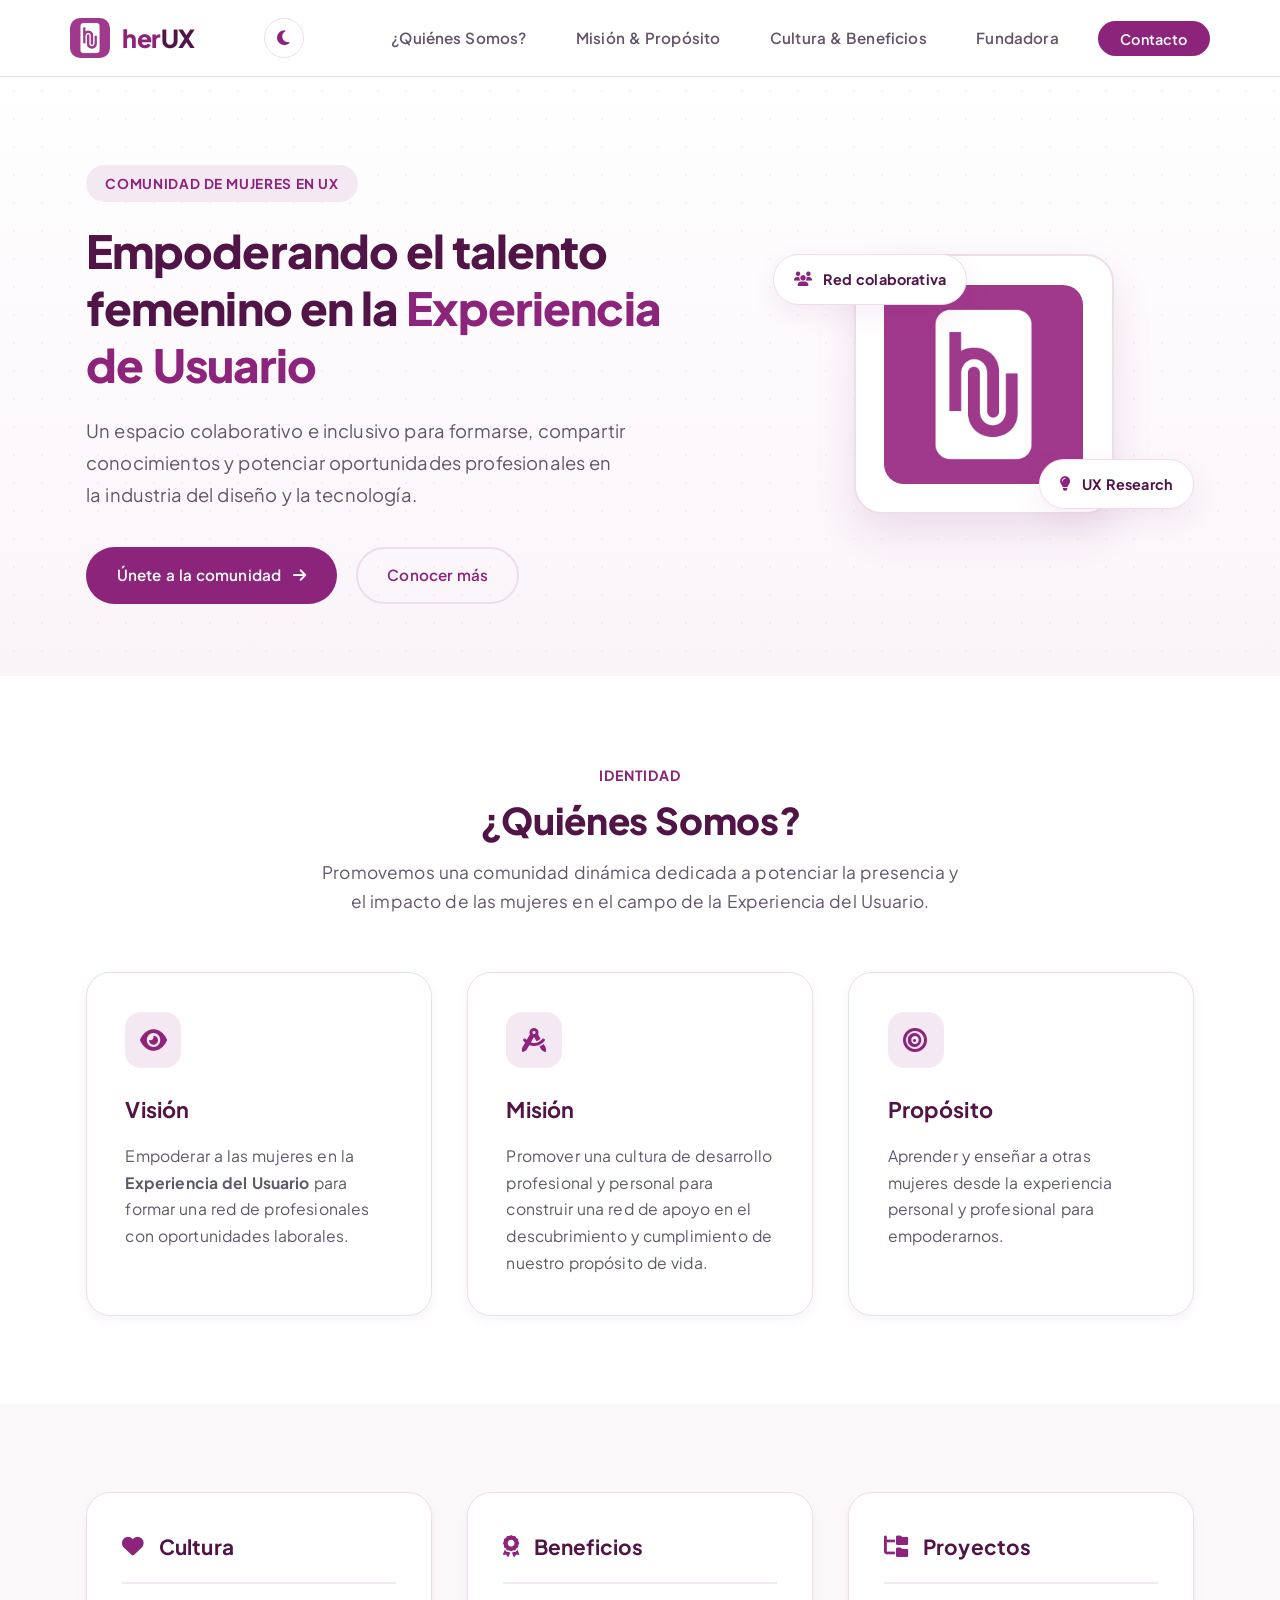
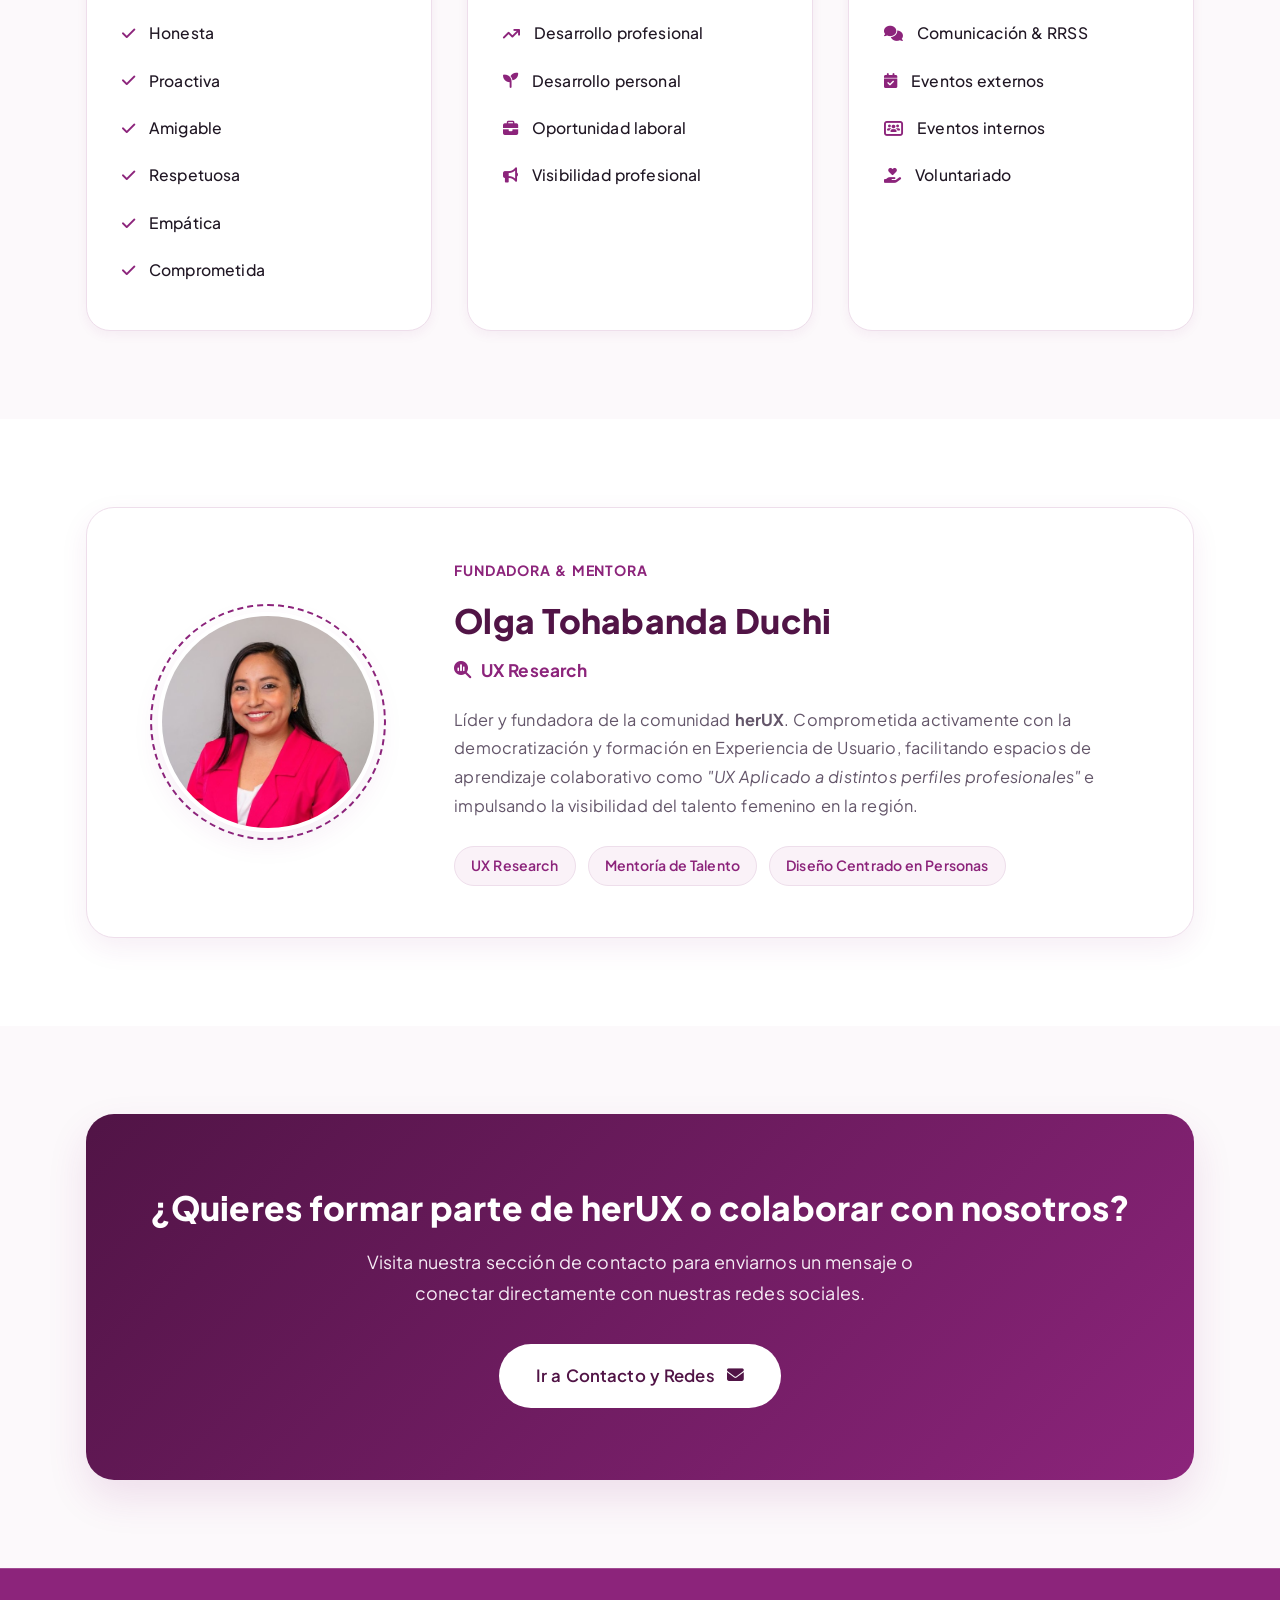
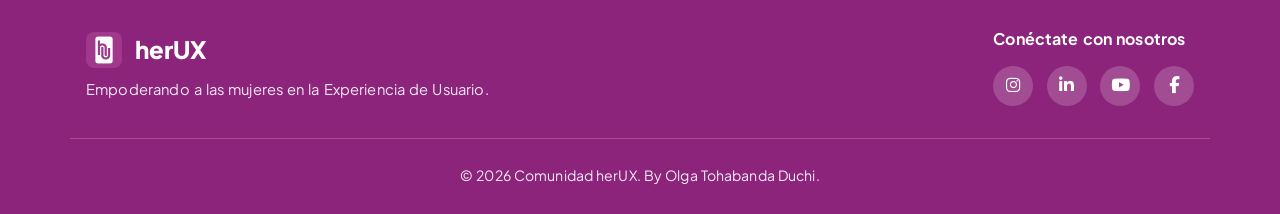
==== commit c5c3bdf0: "Añadido de correo y correcciones Correcciones del modo oscuro y añadido del correo profesional, hast" ====
--- a/index.html
+++ b/index.html
@@ -6,19 +6,14 @@
   <title>herUX - Comunidad de Mujeres en UX</title>
   <meta name="description" content="herUX - Empoderando a las mujeres en la Experiencia de Usuario (UX) a través de comunidad, aprendizaje y oportunidades profesionales." />
   
-  <!-- Favicon Transparente -->
   <link rel="icon" type="image/png" href="img/herux-icon.png" />
   <link rel="apple-touch-icon" href="img/herux-icon.png" />
 
-  <!-- Tipografía: Plus Jakarta Sans -->
   <link rel="preconnect" href="https://fonts.googleapis.com" />
   <link rel="preconnect" href="https://fonts.gstatic.com" crossorigin />
   <link href="https://fonts.googleapis.com/css2?family=Plus+Jakarta+Sans:wght@300;400;500;600;700;800&display=swap" rel="stylesheet" />
   
-  <!-- Iconos FontAwesome -->
   <link rel="stylesheet" href="https://cdnjs.cloudflare.com/ajax/libs/font-awesome/6.5.1/css/all.min.css" />
-
-  <!-- Estilos compartidos -->
   <link rel="stylesheet" href="css/styles.css" />
 </head>
 <body>
@@ -31,13 +26,11 @@
         <span class="logo-text">her<span>UX</span></span>
       </a>
 
-      <div style="display: flex; align-items: center; gap: 0.5rem;">
-        <!-- Selector Modo Oscuro -->
+      <div class="nav-controls">
         <button class="theme-toggle" id="theme-toggle" aria-label="Cambiar tema">
           <i class="fa-solid fa-moon"></i>
         </button>
 
-        <!-- Botón Menú Móvil -->
         <button class="nav-toggle" id="nav-toggle" aria-label="Abrir menú" aria-expanded="false">
           <span></span>
           <span></span>
@@ -107,36 +100,33 @@
         </div>
 
         <div class="grid-3-cards" id="pilares">
-          <!-- Visión -->
           <div class="card pilar-card">
             <div class="card-icon-wrapper">
               <i class="fa-solid fa-eye"></i>
             </div>
             <h3 class="card-title">Visión</h3>
             <p class="card-text">
-              Empoderar a las mujeres en la <strong>Experiencia del Usuario</strong> para formar una red de profesionales con oportunidades laborales.[cite: 1]
-            </p>
-          </div>
-
-          <!-- Misión -->
+              Empoderar a las mujeres en la <strong>Experiencia del Usuario</strong> para formar una red de profesionales con oportunidades laborales.
+            </p>
+          </div>
+
           <div class="card pilar-card">
             <div class="card-icon-wrapper">
               <i class="fa-solid fa-compass-drafting"></i>
             </div>
             <h3 class="card-title">Misión</h3>
             <p class="card-text">
-              Promover una cultura de desarrollo profesional y personal para construir una red de apoyo en el descubrimiento y cumplimiento de nuestro propósito de vida.[cite: 1]
-            </p>
-          </div>
-
-          <!-- Propósito -->
+              Promover una cultura de desarrollo profesional y personal para construir una red de apoyo en el descubrimiento y cumplimiento de nuestro propósito de vida.
+            </p>
+          </div>
+
           <div class="card pilar-card">
             <div class="card-icon-wrapper">
               <i class="fa-solid fa-bullseye"></i>
             </div>
             <h3 class="card-title">Propósito</h3>
             <p class="card-text">
-              Aprender y enseñar a otras mujeres desde la experiencia personal y profesional para empoderarnos.[cite: 1]
+              Aprender y enseñar a otras mujeres desde la experiencia personal y profesional para empoderarnos.
             </p>
           </div>
         </div>
@@ -147,7 +137,6 @@
     <section class="section section-features" id="cultura">
       <div class="container">
         <div class="grid-cards-split">
-          <!-- Cultura -->
           <div class="split-card">
             <div class="split-card-header">
               <div class="split-icon"><i class="fa-solid fa-heart"></i></div>
@@ -163,7 +152,6 @@
             </ul>
           </div>
 
-          <!-- Beneficios -->
           <div class="split-card">
             <div class="split-card-header">
               <div class="split-icon"><i class="fa-solid fa-award"></i></div>
@@ -177,7 +165,6 @@
             </ul>
           </div>
 
-          <!-- Proyectos -->
           <div class="split-card">
             <div class="split-card-header">
               <div class="split-icon"><i class="fa-solid fa-folder-tree"></i></div>
@@ -209,7 +196,7 @@
             <h2 class="founder-name">Olga Tohabanda Duchi</h2>
             <p class="founder-role"><i class="fa-solid fa-magnifying-glass-chart"></i> UX Research</p>
             <p class="founder-bio">
-              Líder y fundadora de la comunidad <strong>herUX</strong>. Comprometida activamente con la democratización y formación en Experiencia de Usuario, facilitando espacios de aprendizaje colaborativo como <em>"UX Aplicado a distintos perfiles profesionales"</em> e impulsando la visibilidad del talento femenino en la región.[cite: 5]
+              Líder y fundadora de la comunidad <strong>herUX</strong>. Comprometida activamente con la democratización y formación en Experiencia de Usuario, facilitando espacios de aprendizaje colaborativo como <em>"UX Aplicado a distintos perfiles profesionales"</em> e impulsando la visibilidad del talento femenino en la región.
             </p>
             <div class="founder-badges">
               <span class="skill-chip">UX Research</span>
@@ -221,7 +208,7 @@
       </div>
     </section>
 
-    <!-- LLAMADO A LA ACCIÓN -->
+    <!-- CTA BANNER -->
     <section class="section section-cta">
       <div class="container">
         <div class="cta-box text-center">
--- a/css/styles.css
+++ b/css/styles.css
@@ -1,6 +1,6 @@
 /* ==========================================================================
-   herUX - Hoja de Estilos Principal Compartida (Mobile-First & Responsiva)
-   Esquinas redondeadas reforzadas + Píldoras hover en enlaces del navbar
+   herUX - Hoja de Estilos Principal (Mobile-First & Responsiva)
+   Acentos lila en UX + Corrección de contrastes en Hero y Botones
    ========================================================================== */
 
 :root {
@@ -15,6 +15,8 @@
   --color-bg-alt: #FCF9FB;
   --color-border: #EEDEEB;
   --color-card-bg: #FFFFFF;
+  --color-footer-bg: #8C247B;
+  --color-accent-ux: #E288CE; /* Tono violeta claro de acento */
   --color-success: #15803d;
   --color-success-bg: #dcfce7;
   --color-error: #b91c1c;
@@ -33,7 +35,6 @@
   --radius-full: 9999px;
 }
 
-/* Reset y tipografía */
 * {
   box-sizing: border-box;
   margin: 0;
@@ -80,7 +81,7 @@
   text-align: center;
 }
 
-/* Botones principales */
+/* Botones */
 .btn {
   display: inline-flex;
   align-items: center;
@@ -141,7 +142,7 @@
 }
 
 /* ==========================================================================
-   NAVBAR CON EFECTO ÓVALO VIOLETA EN HOVER
+   NAVBAR & LOGO
    ========================================================================== */
 .navbar {
   position: sticky;
@@ -188,6 +189,12 @@
   color: var(--color-primary-dark);
 }
 
+.nav-controls {
+  display: flex;
+  align-items: center;
+  gap: 0.5rem;
+}
+
 .nav-menu {
   display: flex;
   align-items: center;
@@ -199,7 +206,6 @@
   align-items: center;
 }
 
-/* Óvalo violeta claro en los enlaces al pasar el cursor */
 .nav-link {
   font-size: 0.95rem;
   font-weight: 600;
@@ -275,7 +281,7 @@
 }
 
 /* ==========================================================================
-   HERO SECTION & CUADRO CON ESQUINAS REDONDEADAS
+   HERO SECTION
    ========================================================================== */
 .hero-section {
   position: relative;
@@ -335,9 +341,9 @@
   display: flex;
   justify-content: center;
   align-items: center;
-}
-
-/* Cuadro redondeado principal garantizado */
+  min-height: 280px;
+}
+
 .hero-logo-box {
   width: 260px;
   height: 260px;
@@ -363,18 +369,22 @@
   position: absolute;
   background: #FFF;
   border: 1px solid var(--color-border);
-  padding: 0.7rem 1.2rem;
+  padding: 0.75rem 1.25rem;
   border-radius: var(--radius-full);
   display: flex;
   align-items: center;
-  gap: 0.6rem;
-  font-size: 0.88rem;
+  gap: 0.65rem;
+  font-size: 0.9rem;
   font-weight: 700;
   color: var(--color-primary-dark);
   box-shadow: var(--shadow-md);
   animation: floatBadge 4s ease-in-out infinite alternate;
 }
 
+.hero-badge-float i {
+  color: var(--color-primary);
+}
+
 .badge-1 {
   top: 10px;
   left: 0;
@@ -392,7 +402,7 @@
 }
 
 /* ==========================================================================
-   SECCIONES Y TARJETAS REDONDEADAS
+   SECCIONES Y TARJETAS
    ========================================================================== */
 .section {
   padding: 5.5rem 0;
@@ -473,7 +483,6 @@
   line-height: 1.7;
 }
 
-/* Cultura, Beneficios y Proyectos */
 .section-features {
   background-color: var(--color-bg-alt);
 }
@@ -528,7 +537,7 @@
   font-size: 0.95rem;
 }
 
-/* Sección Fundadora */
+/* Fundadora */
 .founder-card {
   background: #FFFFFF;
   border: 1px solid var(--color-border);
@@ -650,7 +659,7 @@
 }
 
 /* ==========================================================================
-   PÁGINA DE CONTACTO (contacto.html)
+   PÁGINA CONTACTO
    ========================================================================== */
 .contact-hero {
   padding: 4.5rem 0 2.2rem;
@@ -796,7 +805,7 @@
   color: var(--color-primary-dark);
 }
 
-/* Campos de Formulario */
+/* Formulario */
 .form-group {
   margin-bottom: 1.4rem;
 }
@@ -890,10 +899,10 @@
    FOOTER
    ========================================================================== */
 .footer {
-  background-color: #3b0933;
-  color: #F6ECF5;
+  background-color: var(--color-footer-bg) !important;
+  color: #FFFFFF;
   padding: 3.5rem 0 1.6rem;
-  border-top: 1px solid rgba(255, 255, 255, 0.1);
+  border-top: 1px solid rgba(255, 255, 255, 0.18);
 }
 
 .footer-content {
@@ -903,7 +912,7 @@
   flex-wrap: wrap;
   gap: 2rem;
   padding-bottom: 2rem;
-  border-bottom: 1px solid rgba(255, 255, 255, 0.12);
+  border-bottom: 1px solid rgba(255, 255, 255, 0.2);
 }
 
 .footer-logo {
@@ -913,25 +922,25 @@
 }
 
 .footer-logo-img {
-  width: 34px;
-  height: 34px;
+  width: 36px;
+  height: 36px;
   object-fit: contain;
   border-radius: 8px;
 }
 
 .logo-text-footer {
-  font-size: 1.45rem;
+  font-size: 1.5rem;
   font-weight: 800;
-  color: #FFF;
+  color: #FFFFFF !important;
 }
 
 .logo-text-footer span {
-  color: #E288CE;
+  color: #FFFFFF !important;
 }
 
 .footer-brand p {
   font-size: 0.92rem;
-  color: #D3BCD0;
+  color: #F8EBF6 !important;
   margin-top: 0.4rem;
 }
 
@@ -939,7 +948,7 @@
   font-size: 1rem;
   font-weight: 700;
   margin-bottom: 0.85rem;
-  color: #FFF;
+  color: #FFFFFF !important;
 }
 
 .social-icons-footer {
@@ -951,24 +960,25 @@
   width: 40px;
   height: 40px;
   border-radius: 50%;
-  background: rgba(255, 255, 255, 0.1);
+  background: rgba(255, 255, 255, 0.18);
   display: flex;
   align-items: center;
   justify-content: center;
-  color: #FFF;
+  color: #FFFFFF !important;
   font-size: 1.05rem;
   transition: var(--transition);
 }
 
 .social-icons-footer a:hover {
-  background: var(--color-primary);
+  background: #FFFFFF;
+  color: var(--color-primary) !important;
   transform: translateY(-2px);
 }
 
 .footer-bottom {
   padding-top: 1.6rem;
   font-size: 0.88rem;
-  color: #D3BCD0;
+  color: #F8EBF6 !important;
 }
 
 /* ==========================================================================
@@ -985,6 +995,59 @@
   --color-primary-tint: #231121;
 }
 
+/* Letras del logo superior en Dark Mode: 'her' blanco + 'UX' violeta claro */
+body[data-theme="dark"] .nav-logo .logo-text {
+  color: #FFFFFF !important;
+}
+
+body[data-theme="dark"] .nav-logo .logo-text span {
+  color: var(--color-accent-ux) !important; /* Letras UX en violeta claro */
+}
+
+/* Letras del logo inferior en Dark Mode: 'her' blanco + 'UX' violeta claro */
+body[data-theme="dark"] .logo-text-footer {
+  color: #FFFFFF !important;
+}
+
+body[data-theme="dark"] .logo-text-footer span {
+  color: #F3B8E6 !important; /* Tono lila suave sobre fondo morado */
+}
+
+/* TEXTOS DESTACADOS EN HERO (CORRECCIÓN DE CONTRASTE OSCURO) */
+body[data-theme="dark"] .badge-pill {
+  background-color: #2b1328;
+  color: #F2C4EC !important; /* "Comunidad de Mujeres en UX" claro */
+  border: 1px solid #4a2444;
+}
+
+body[data-theme="dark"] .hero-title .highlight {
+  color: var(--color-accent-ux) !important; /* "Experiencia de Usuario" lila brillante */
+}
+
+body[data-theme="dark"] .btn-secondary {
+  border-color: #4a2444;
+  color: #F2C4EC !important; /* "Conocer más" bien iluminado */
+  background-color: rgba(140, 36, 123, 0.15);
+}
+
+body[data-theme="dark"] .btn-secondary:hover {
+  background-color: #2e142a;
+  border-color: var(--color-accent-ux);
+  color: #FFFFFF !important;
+}
+
+/* Cuadritos "Red colaborativa" y "UX Research" en modo oscuro */
+body[data-theme="dark"] .hero-badge-float {
+  background-color: #1f1423 !important;
+  border-color: #3e2642;
+  color: #F7F0F6 !important;
+}
+
+body[data-theme="dark"] .hero-badge-float i {
+  color: var(--color-accent-ux) !important;
+}
+
+/* Navbar */
 body[data-theme="dark"] .navbar {
   background-color: rgba(16, 10, 18, 0.94);
   border-bottom-color: var(--color-border);
@@ -1019,7 +1082,6 @@
 body[data-theme="dark"] .split-card,
 body[data-theme="dark"] .founder-card,
 body[data-theme="dark"] .hero-logo-box,
-body[data-theme="dark"] .hero-badge-float,
 body[data-theme="dark"] .contact-info-card,
 body[data-theme="dark"] .contact-form-card {
   background-color: var(--color-card-bg);
@@ -1068,31 +1130,12 @@
 }
 
 body[data-theme="dark"] .footer {
-  background-color: #0b060d !important;
-  border-top: 1px solid #2e142a;
-}
-
-body[data-theme="dark"] .footer-brand p,
-body[data-theme="dark"] .footer-bottom p {
-  color: #c9b9c9 !important;
-}
-
-body[data-theme="dark"] .footer-social h4 {
-  color: #f7f0f6 !important;
-}
-
-body[data-theme="dark"] .social-icons-footer a {
-  background: rgba(255, 255, 255, 0.08);
-  color: #f5edf4;
-}
-
-body[data-theme="dark"] .social-icons-footer a:hover {
-  background: var(--color-primary);
-  color: #ffffff;
+  background-color: #8C247B !important;
+  border-top-color: rgba(255, 255, 255, 0.2);
 }
 
 /* ==========================================================================
-   RESPONSIVE DESIGN (TABLETS Y MÓVILES)
+   RESPONSIVE (MÓVIL Y TABLET)
    ========================================================================== */
 @media (max-width: 992px) {
   .hero-container {
@@ -1128,7 +1171,6 @@
     z-index: 1002;
   }
 
-  /* Menú desplegable flotante con esquinas redondeadas */
   .nav-menu {
     display: none;
     position: absolute;
@@ -1137,7 +1179,7 @@
     width: 90%;
     background-color: var(--color-bg-page);
     border: 1px solid var(--color-border);
-    border-radius: 24px !important;       /* <- Esquinas redondeadas completas */
+    border-radius: 24px !important;
     padding: 2rem 1.5rem;
     box-shadow: 0 16px 36px rgba(140, 36, 123, 0.16);
     z-index: 1001;
@@ -1163,17 +1205,37 @@
 
   .nav-btn-link {
     display: inline-block;
-    margin-top: 0.8rem;
+    margin-top: 0.6rem;
     margin-left: 0;
   }
 
-  /* En modo oscuro */
   body[data-theme="dark"] .nav-menu {
     background-color: #1a101d !important;
     border-color: var(--color-border);
     box-shadow: 0 16px 36px rgba(0, 0, 0, 0.45);
   }
-}
+
+  /* Teléfono: se oculta el logo grande y quedan los dos cuadritos alineados */
+  .hero-logo-box {
+    display: none !important;
+  }
+
+  .hero-visual {
+    min-height: auto;
+    display: flex;
+    flex-direction: row;
+    flex-wrap: wrap;
+    justify-content: center;
+    align-items: center;
+    gap: 1rem;
+    margin-top: 1.5rem;
+  }
+
+  .hero-badge-float {
+    position: static !important;
+    animation: none !important;
+    box-shadow: var(--shadow-sm);
+  }
 
   .hero-title {
     font-size: 2.15rem;
